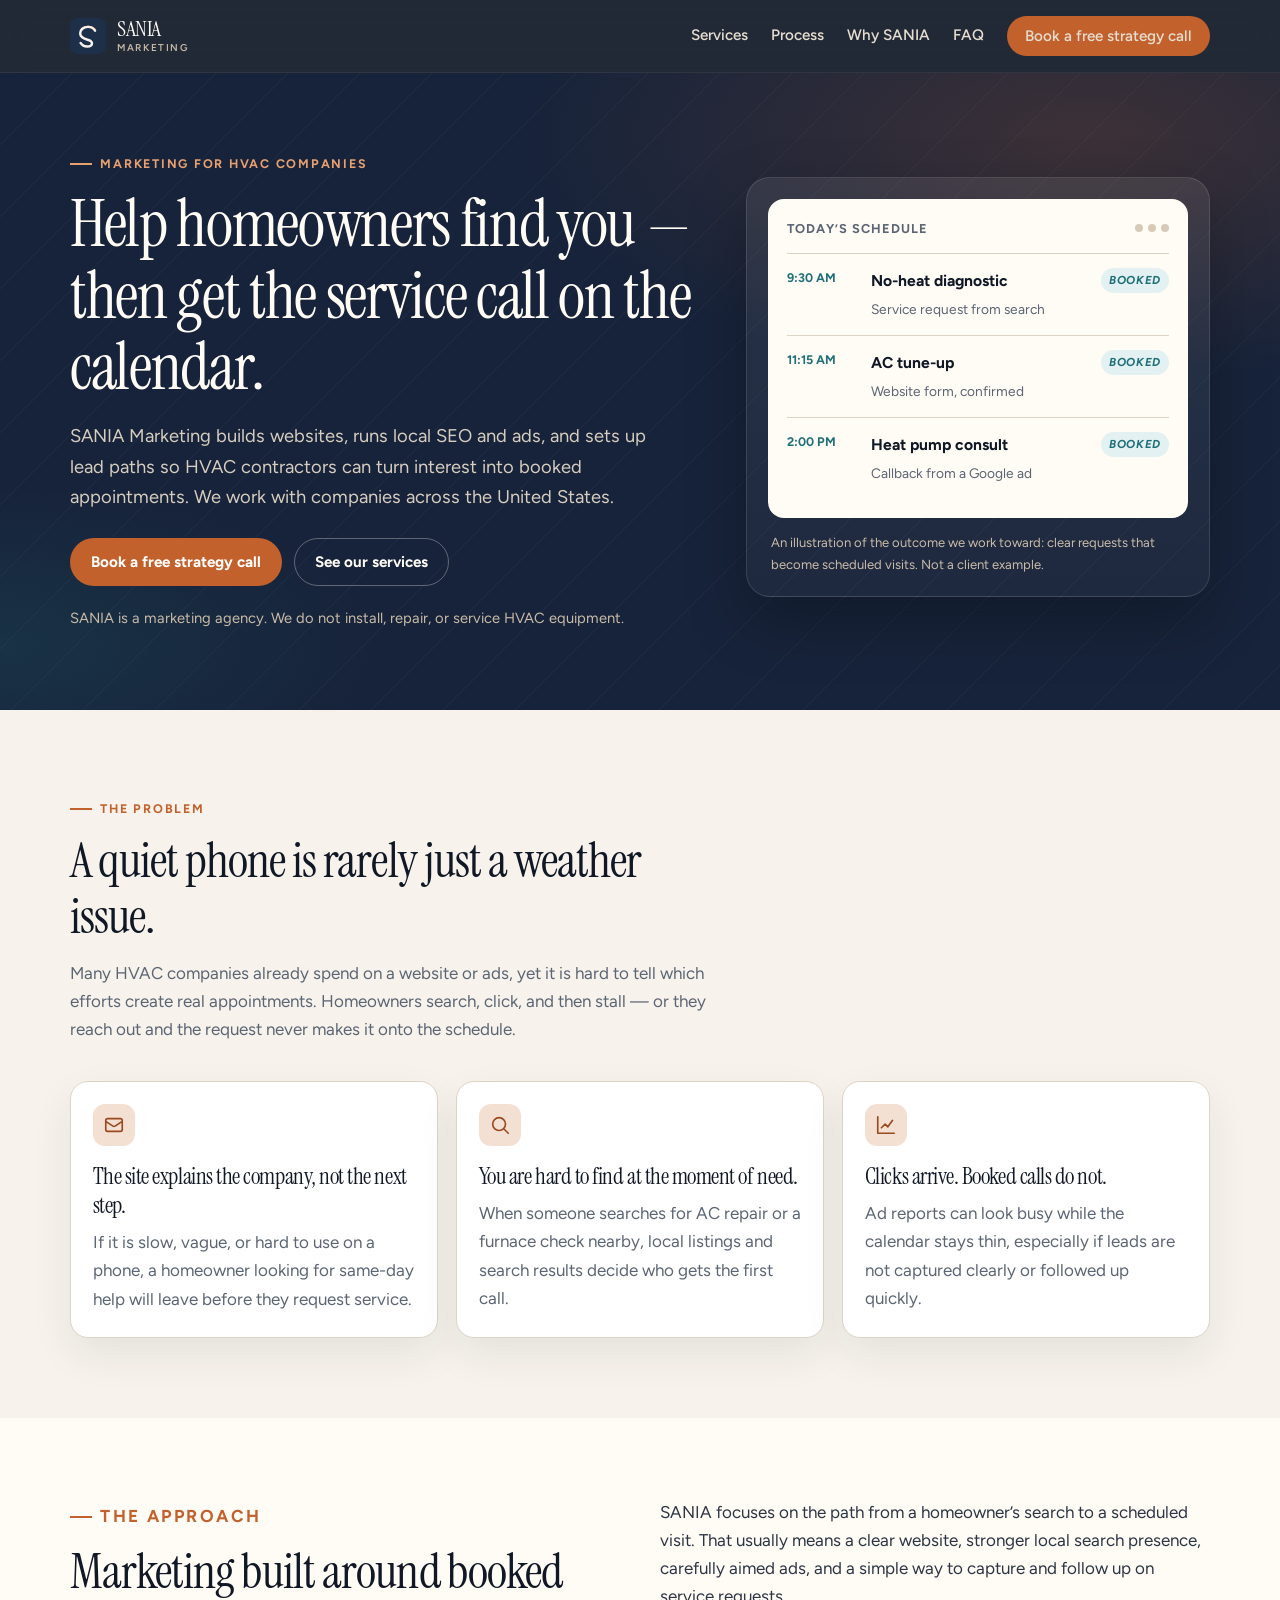
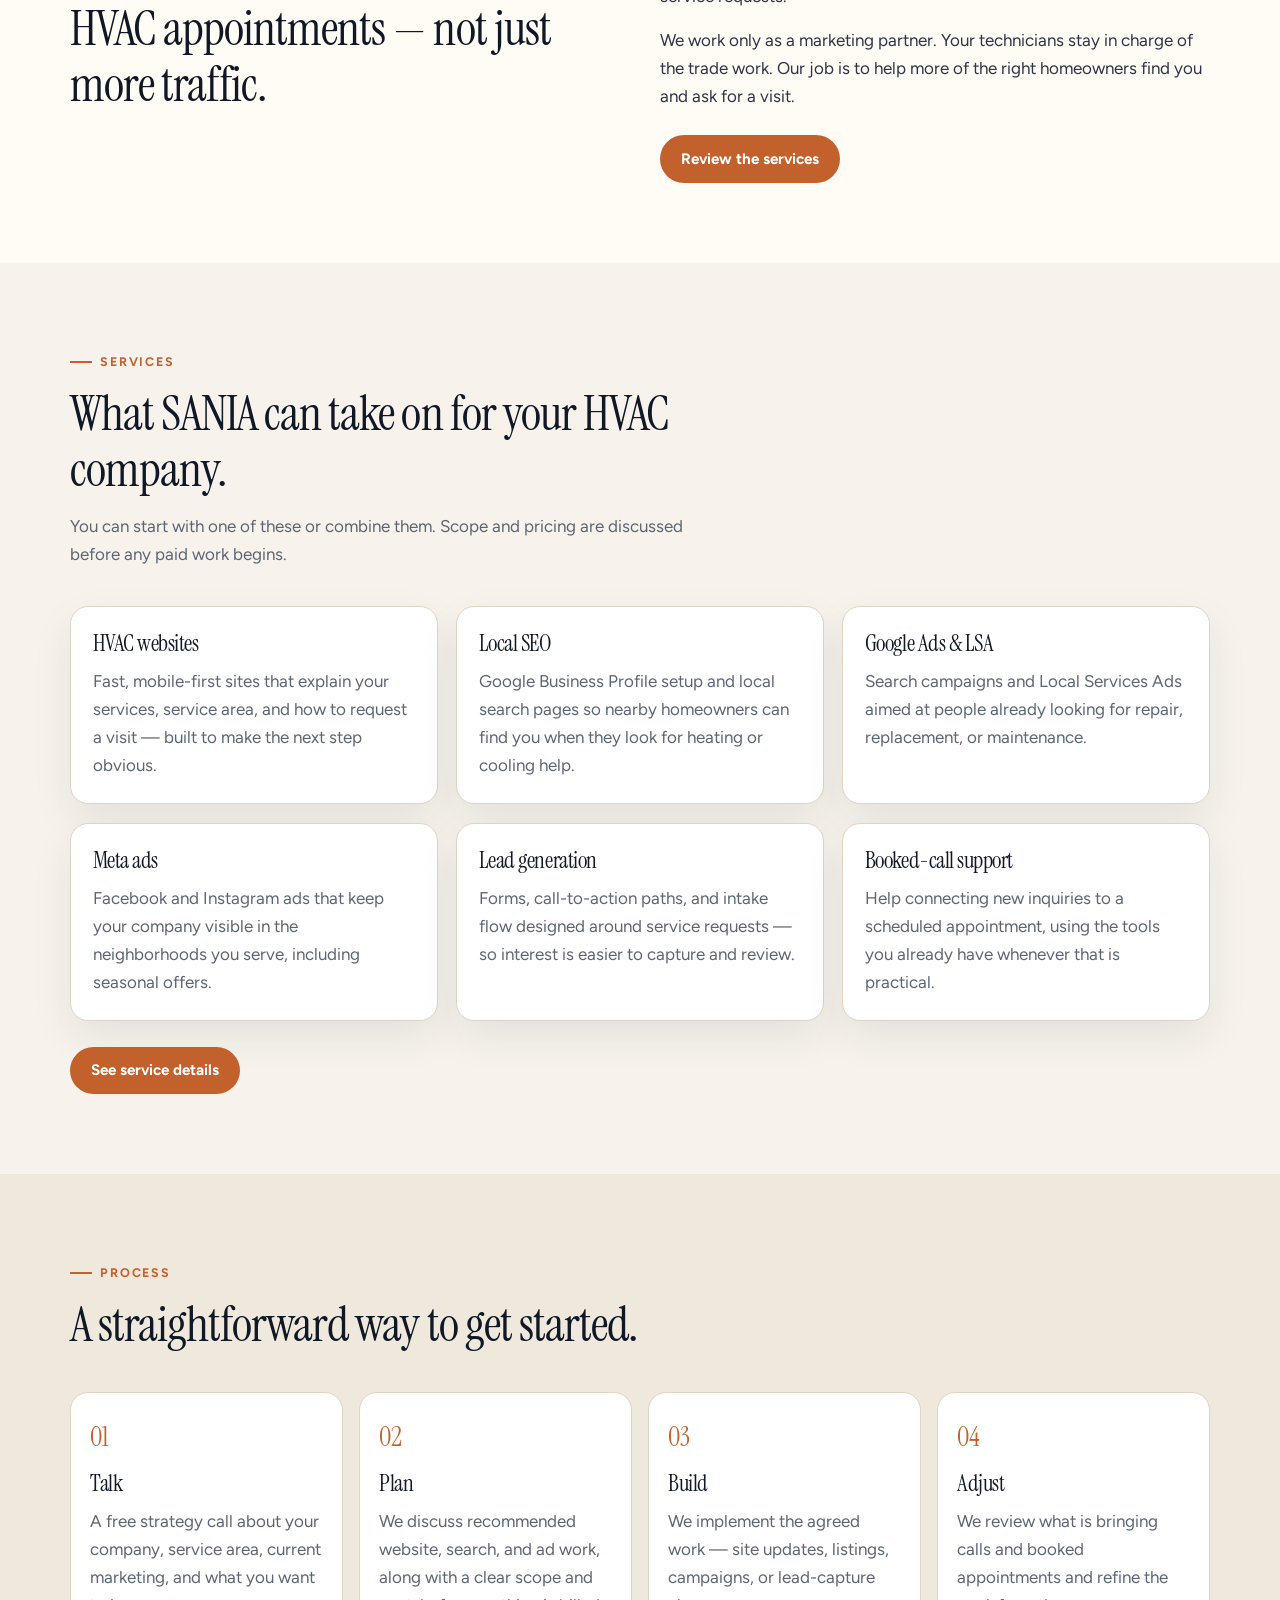
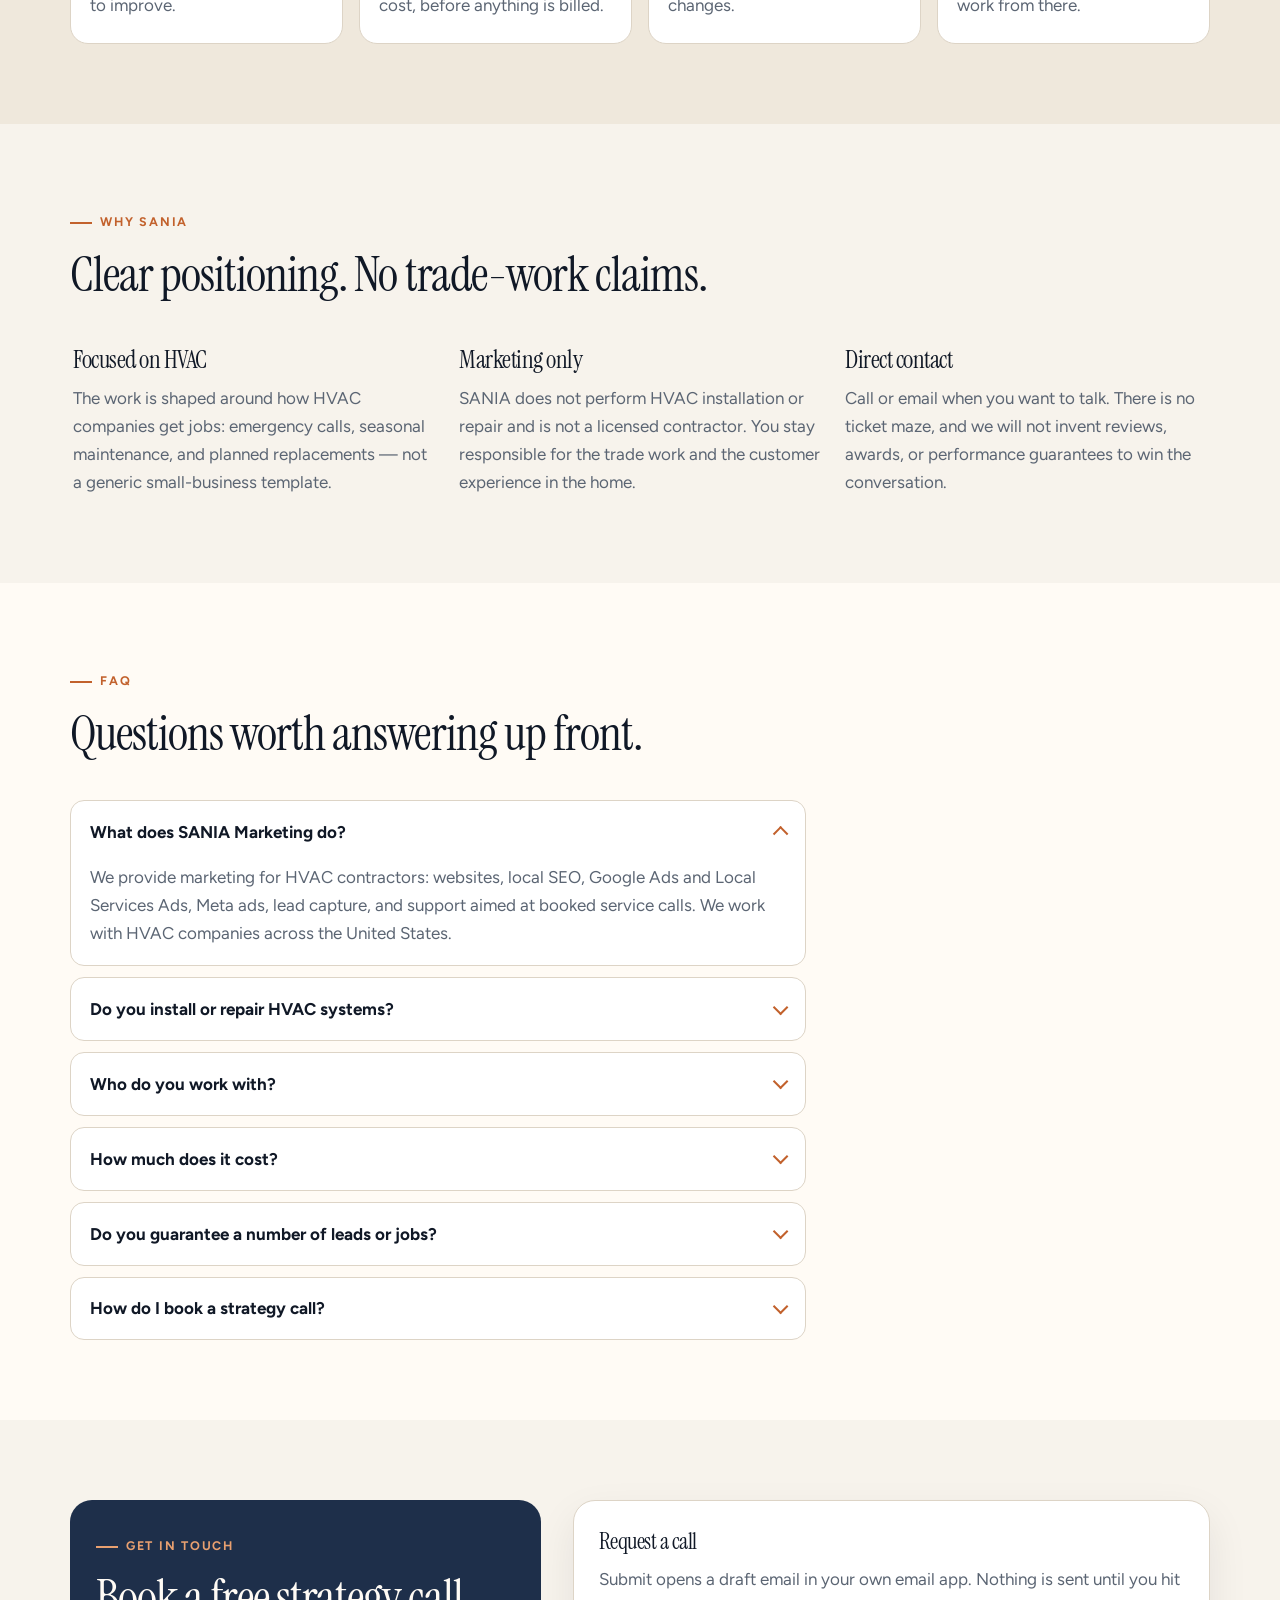
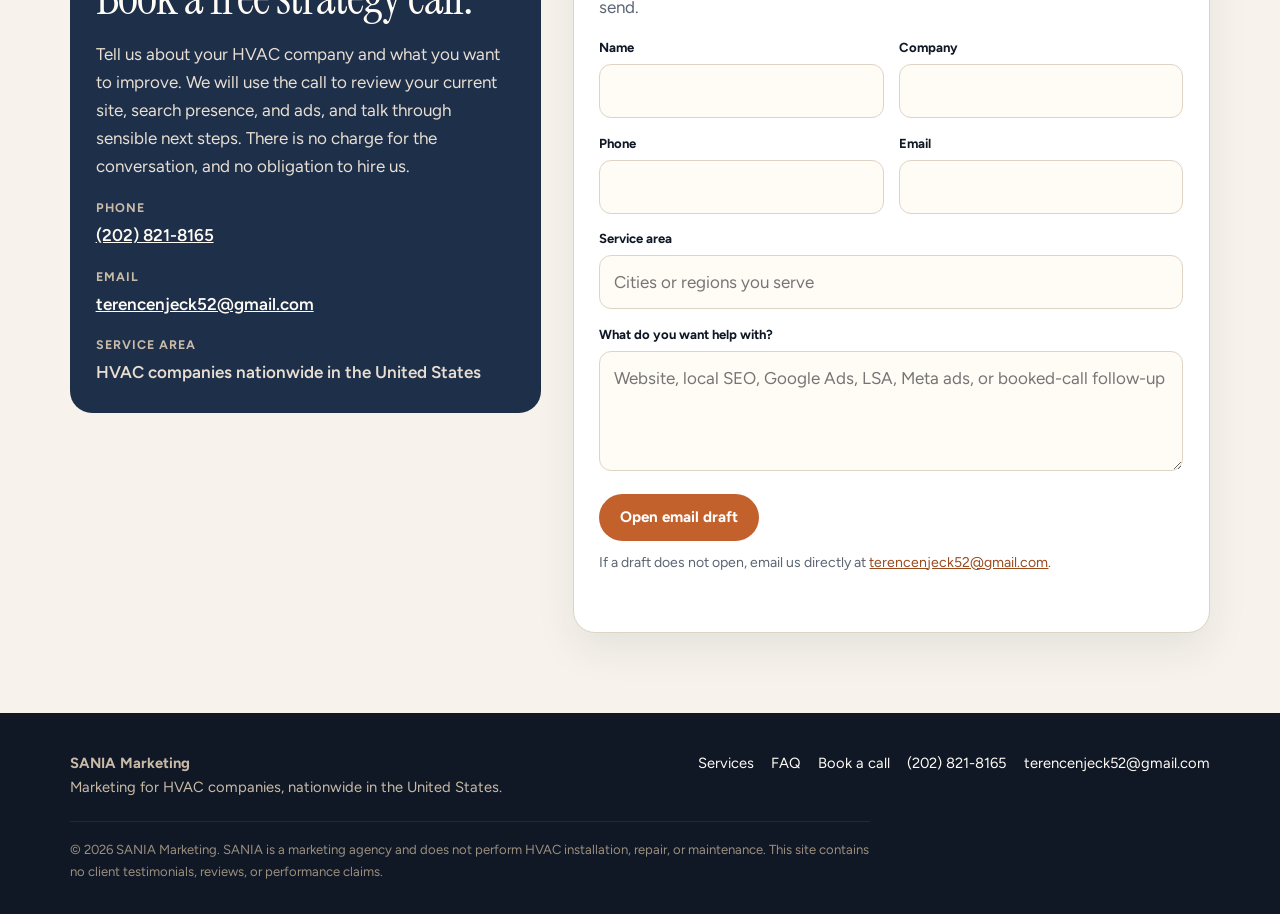
==== index.html @ 4f992be1 "Add SANIA Marketing website: homepage, styles, scripts, and favicon" ====
<!DOCTYPE html>
<html lang="en">
<head>
  <meta charset="utf-8">
  <meta name="viewport" content="width=device-width, initial-scale=1">
  <title>SANIA Marketing | Websites, SEO &amp; Ads for HVAC Companies</title>
  <meta name="description" content="SANIA Marketing helps HVAC companies get found by homeowners and turn interest into booked service calls. Websites, local SEO, Google Ads, Local Services Ads, and Meta ads. We do marketing, not HVAC work.">
  <link rel="canonical" href="https://terencengoh.github.io/sania-marketing/">
  <meta name="theme-color" content="#17233A">
  <meta property="og:type" content="website">
  <meta property="og:title" content="SANIA Marketing | Websites, SEO &amp; Ads for HVAC Companies">
  <meta property="og:description" content="Marketing for HVAC contractors: websites, local SEO, Google and Meta ads, and lead systems built around booked calls.">
  <meta property="og:url" content="https://terencengoh.github.io/sania-marketing/">
  <meta property="og:image" content="https://terencengoh.github.io/sania-marketing/og-image.png">
  <meta name="twitter:card" content="summary_large_image">
  <meta name="twitter:title" content="SANIA Marketing | Websites, SEO &amp; Ads for HVAC Companies">
  <meta name="twitter:description" content="Marketing for HVAC contractors: websites, local SEO, Google and Meta ads, and lead systems built around booked calls.">
  <meta name="twitter:image" content="https://terencengoh.github.io/sania-marketing/og-image.png">
  <link rel="icon" type="image/svg+xml" href="favicon.svg">
  <link rel="preconnect" href="https://fonts.googleapis.com">
  <link rel="preconnect" href="https://fonts.gstatic.com" crossorigin>
  <link href="https://fonts.googleapis.com/css2?family=Figtree:ital,wght@0,400;0,500;0,600;0,700;1,400&amp;family=Instrument+Serif:ital@0;1&amp;display=swap" rel="stylesheet">
  <link rel="stylesheet" href="styles.css">
  <script type="application/ld+json">
  {
    "@context": "https://schema.org",
    "@graph": [
      {
        "@type": "ProfessionalService",
        "@id": "https://terencengoh.github.io/sania-marketing/#business",
        "name": "SANIA Marketing",
        "url": "https://terencengoh.github.io/sania-marketing/",
        "email": "terencenjeck52@gmail.com",
        "telephone": "+1-202-821-8165",
        "description": "SANIA Marketing is a marketing agency for HVAC contractors. Services include websites, local SEO, Google Ads, Local Services Ads, Meta ads, lead generation, and support for booked service calls. SANIA does not perform HVAC installation or repair.",
        "areaServed": { "@type": "Country", "name": "United States" },
        "serviceType": [
          "Website design for HVAC companies",
          "Local SEO",
          "Google Ads",
          "Google Local Services Ads",
          "Meta ads",
          "Lead generation"
        ],
        "knowsAbout": "Marketing for HVAC contractors"
      },
      {
        "@type": "WebSite",
        "name": "SANIA Marketing",
        "url": "https://terencengoh.github.io/sania-marketing/"
      }
    ]
  }
  </script>
</head>
<body>
  <a class="skip-link" href="#main">Skip to content</a>
  <header class="site-header">
    <div class="wrap header-inner">
      <a class="logo" href="index.html" aria-label="SANIA Marketing home">
        <svg xmlns="http://www.w3.org/2000/svg" viewBox="0 0 64 64" aria-hidden="true" focusable="false">
          <rect width="64" height="64" rx="14" fill="#1E2F4A"/>
          <path d="M20 20c7.5-7 17.5-7 25 0" fill="none" stroke="#C2612C" stroke-width="2.4" stroke-linecap="round"/>
          <path d="M44.5 22.5c-2.6-4.2-7.2-6.7-12.6-6.7-8.2 0-13.8 5.1-13.8 11.4 0 6.3 4.9 9.3 13 11.4 5.4 1.4 8 3.1 8 6.4 0 3.5-3.3 5.8-8.5 5.8-5.4 0-9.3-2.3-11.8-6.5" fill="none" stroke="#F7F3EC" stroke-width="4.3" stroke-linecap="round"/>
        </svg>
        <span class="logo-word">SANIA<span>Marketing</span></span>
      </a>
      <button class="nav-toggle" type="button" aria-expanded="false" aria-controls="site-nav" aria-label="Open menu">
        <span></span><span></span><span></span>
      </button>
      <nav class="site-nav" id="site-nav" aria-label="Primary">
        <a href="services.html">Services</a>
        <a href="#process">Process</a>
        <a href="#why">Why SANIA</a>
        <a href="#faq">FAQ</a>
        <a class="btn btn-primary btn-nav" href="#contact">Book a free strategy call</a>
      </nav>
    </div>
  </header>

  <main id="main">
    <section class="hero">
      <div class="wrap hero-grid">
        <div>
          <p class="eyebrow" style="color:#E8A070">Marketing for HVAC companies</p>
          <h1>Help homeowners find you — then get the service call on the calendar.</h1>
          <p class="lead">SANIA Marketing builds websites, runs local SEO and ads, and sets up lead paths so HVAC contractors can turn interest into booked appointments. We work with companies across the United States.</p>
          <div class="actions">
            <a class="btn btn-primary" href="#contact">Book a free strategy call</a>
            <a class="btn btn-ghost" href="services.html">See our services</a>
          </div>
          <p class="note">SANIA is a marketing agency. We do not install, repair, or service HVAC equipment.</p>
        </div>
        <div class="hero-card" aria-hidden="true">
          <div class="panel">
            <div class="panel-top">
              <span>Today’s schedule</span>
              <span class="dot-row"><i></i><i></i><i></i></span>
            </div>
            <div class="appt">
              <time>9:30 AM</time>
              <div>
                <strong>No-heat diagnostic</strong>
                <span>Service request from search</span>
              </div>
              <em class="status">Booked</em>
            </div>
            <div class="appt">
              <time>11:15 AM</time>
              <div>
                <strong>AC tune-up</strong>
                <span>Website form, confirmed</span>
              </div>
              <em class="status">Booked</em>
            </div>
            <div class="appt">
              <time>2:00 PM</time>
              <div>
                <strong>Heat pump consult</strong>
                <span>Callback from a Google ad</span>
              </div>
              <em class="status">Booked</em>
            </div>
          </div>
          <p class="hero-caption">An illustration of the outcome we work toward: clear requests that become scheduled visits. Not a client example.</p>
        </div>
      </div>
    </section>

    <section class="section" id="problems">
      <div class="wrap">
        <div class="section-head">
          <p class="eyebrow">The problem</p>
          <h2>A quiet phone is rarely just a weather issue.</h2>
          <p class="muted">Many HVAC companies already spend on a website or ads, yet it is hard to tell which efforts create real appointments. Homeowners search, click, and then stall — or they reach out and the request never makes it onto the schedule.</p>
        </div>
        <div class="grid-3">
          <article class="card">
            <div class="icon" aria-hidden="true">
              <svg xmlns="http://www.w3.org/2000/svg" fill="none" viewBox="0 0 24 24" stroke="currentColor" stroke-width="1.8"><path stroke-linecap="round" stroke-linejoin="round" d="M3 8l7.89 5.26a2 2 0 002.22 0L21 8M5 19h14a2 2 0 002-2V7a2 2 0 00-2-2H5a2 2 0 00-2 2v10a2 2 0 002 2z"/></svg>
            </div>
            <h3>The site explains the company, not the next step.</h3>
            <p class="muted">If it is slow, vague, or hard to use on a phone, a homeowner looking for same-day help will leave before they request service.</p>
          </article>
          <article class="card">
            <div class="icon" aria-hidden="true">
              <svg xmlns="http://www.w3.org/2000/svg" fill="none" viewBox="0 0 24 24" stroke="currentColor" stroke-width="1.8"><path stroke-linecap="round" stroke-linejoin="round" d="M21 21l-4.35-4.35M11 18a7 7 0 100-14 7 7 0 000 14z"/></svg>
            </div>
            <h3>You are hard to find at the moment of need.</h3>
            <p class="muted">When someone searches for AC repair or a furnace check nearby, local listings and search results decide who gets the first call.</p>
          </article>
          <article class="card">
            <div class="icon" aria-hidden="true">
              <svg xmlns="http://www.w3.org/2000/svg" fill="none" viewBox="0 0 24 24" stroke="currentColor" stroke-width="1.8"><path stroke-linecap="round" stroke-linejoin="round" d="M3 3v18h18M7 15l4-4 3 3 5-7"/></svg>
            </div>
            <h3>Clicks arrive. Booked calls do not.</h3>
            <p class="muted">Ad reports can look busy while the calendar stays thin, especially if leads are not captured clearly or followed up quickly.</p>
          </article>
        </div>
      </div>
    </section>

    <section class="section bg-cream" id="solution">
      <div class="wrap grid-2">
        <div class="split-copy">
          <p class="eyebrow">The approach</p>
          <h2>Marketing built around booked HVAC appointments — not just more traffic.</h2>
        </div>
        <div>
          <p>SANIA focuses on the path from a homeowner’s search to a scheduled visit. That usually means a clear website, stronger local search presence, carefully aimed ads, and a simple way to capture and follow up on service requests.</p>
          <p>We work only as a marketing partner. Your technicians stay in charge of the trade work. Our job is to help more of the right homeowners find you and ask for a visit.</p>
          <div class="actions">
            <a class="btn btn-primary" href="services.html">Review the services</a>
          </div>
        </div>
      </div>
    </section>

    <section class="section" id="services">
      <div class="wrap">
        <div class="section-head">
          <p class="eyebrow">Services</p>
          <h2>What SANIA can take on for your HVAC company.</h2>
          <p class="muted">You can start with one of these or combine them. Scope and pricing are discussed before any paid work begins.</p>
        </div>
        <div class="services-grid">
          <article class="card">
            <h3>HVAC websites</h3>
            <p class="muted">Fast, mobile-first sites that explain your services, service area, and how to request a visit — built to make the next step obvious.</p>
          </article>
          <article class="card">
            <h3>Local SEO</h3>
            <p class="muted">Google Business Profile setup and local search pages so nearby homeowners can find you when they look for heating or cooling help.</p>
          </article>
          <article class="card">
            <h3>Google Ads &amp; LSA</h3>
            <p class="muted">Search campaigns and Local Services Ads aimed at people already looking for repair, replacement, or maintenance.</p>
          </article>
          <article class="card">
            <h3>Meta ads</h3>
            <p class="muted">Facebook and Instagram ads that keep your company visible in the neighborhoods you serve, including seasonal offers.</p>
          </article>
          <article class="card">
            <h3>Lead generation</h3>
            <p class="muted">Forms, call-to-action paths, and intake flow designed around service requests — so interest is easier to capture and review.</p>
          </article>
          <article class="card">
            <h3>Booked-call support</h3>
            <p class="muted">Help connecting new inquiries to a scheduled appointment, using the tools you already have whenever that is practical.</p>
          </article>
        </div>
        <div class="actions">
          <a class="btn btn-primary" href="services.html">See service details</a>
        </div>
      </div>
    </section>

    <section class="section bg-paper-2" id="process">
      <div class="wrap">
        <div class="section-head">
          <p class="eyebrow">Process</p>
          <h2>A straightforward way to get started.</h2>
        </div>
        <div class="steps">
          <article class="step">
            <h3>Talk</h3>
            <p class="muted">A free strategy call about your company, service area, current marketing, and what you want to improve.</p>
          </article>
          <article class="step">
            <h3>Plan</h3>
            <p class="muted">We discuss recommended website, search, and ad work, along with a clear scope and cost, before anything is billed.</p>
          </article>
          <article class="step">
            <h3>Build</h3>
            <p class="muted">We implement the agreed work — site updates, listings, campaigns, or lead-capture changes.</p>
          </article>
          <article class="step">
            <h3>Adjust</h3>
            <p class="muted">We review what is bringing calls and booked appointments and refine the work from there.</p>
          </article>
        </div>
      </div>
    </section>

    <section class="section" id="why">
      <div class="wrap">
        <div class="section-head">
          <p class="eyebrow">Why SANIA</p>
          <h2>Clear positioning. No trade-work claims.</h2>
        </div>
        <div class="why-grid">
          <article class="why-item">
            <h3>Focused on HVAC</h3>
            <p class="muted">The work is shaped around how HVAC companies get jobs: emergency calls, seasonal maintenance, and planned replacements — not a generic small-business template.</p>
          </article>
          <article class="why-item">
            <h3>Marketing only</h3>
            <p class="muted">SANIA does not perform HVAC installation or repair and is not a licensed contractor. You stay responsible for the trade work and the customer experience in the home.</p>
          </article>
          <article class="why-item">
            <h3>Direct contact</h3>
            <p class="muted">Call or email when you want to talk. There is no ticket maze, and we will not invent reviews, awards, or performance guarantees to win the conversation.</p>
          </article>
        </div>
      </div>
    </section>

    <section class="section bg-cream" id="faq">
      <div class="wrap">
        <div class="section-head">
          <p class="eyebrow">FAQ</p>
          <h2>Questions worth answering up front.</h2>
        </div>
        <div class="faq-list">
          <div class="faq-item" open>
            <button type="button" aria-expanded="true">What does SANIA Marketing do?</button>
            <div class="answer">
              <p>We provide marketing for HVAC contractors: websites, local SEO, Google Ads and Local Services Ads, Meta ads, lead capture, and support aimed at booked service calls. We work with HVAC companies across the United States.</p>
            </div>
          </div>
          <div class="faq-item">
            <button type="button" aria-expanded="false">Do you install or repair HVAC systems?</button>
            <div class="answer">
              <p>No. SANIA is a marketing agency. We help HVAC companies get found and get requests for service. We do not perform trade work and we are not a licensed HVAC contractor.</p>
            </div>
          </div>
          <div class="faq-item">
            <button type="button" aria-expanded="false">Who do you work with?</button>
            <div class="answer">
              <p>HVAC companies in the United States — from single-location shops to operators with several crews. If you are not an HVAC company, this site is probably not the right fit.</p>
            </div>
          </div>
          <div class="faq-item">
            <button type="button" aria-expanded="false">How much does it cost?</button>
            <div class="answer">
              <p>Pricing depends on the work. The strategy call is free. If there is a fit, we will discuss scope and cost before any paid engagement. We do not publish a one-size price because websites, ads, and SEO are not the same project.</p>
            </div>
          </div>
          <div class="faq-item">
            <button type="button" aria-expanded="false">Do you guarantee a number of leads or jobs?</button>
            <div class="answer">
              <p>No. Search rankings, ad costs, and booked jobs depend on many things, including your market, reviews, pricing, and how quickly you respond. We will not invent a guarantee or borrow someone else’s results.</p>
            </div>
          </div>
          <div class="faq-item">
            <button type="button" aria-expanded="false">How do I book a strategy call?</button>
            <div class="answer">
              <p>Call <a href="tel:+12028218165">(202) 821-8165</a>, email <a href="mailto:terencenjeck52@gmail.com">terencenjeck52@gmail.com</a>, or use the form below. The form opens a draft in your email app so you can send it from your own inbox. No third-party signup is required.</p>
            </div>
          </div>
        </div>
      </div>
    </section>

    <section class="section" id="contact">
      <div class="wrap contact-grid">
        <div class="contact-card">
          <p class="eyebrow" style="color:#E8A070">Get in touch</p>
          <h2>Book a free strategy call.</h2>
          <p>Tell us about your HVAC company and what you want to improve. We will use the call to review your current site, search presence, and ads, and talk through sensible next steps. There is no charge for the conversation, and no obligation to hire us.</p>
          <p class="contact-line">
            <span>Phone</span>
            <a href="tel:+12028218165">(202) 821-8165</a>
          </p>
          <p class="contact-line">
            <span>Email</span>
            <a href="mailto:terencenjeck52@gmail.com">terencenjeck52@gmail.com</a>
          </p>
          <p class="contact-line">
            <span>Service area</span>
            HVAC companies nationwide in the United States
          </p>
        </div>
        <form class="form" id="strategy-form" action="mailto:terencenjeck52@gmail.com" method="post" enctype="text/plain">
          <h3>Request a call</h3>
          <p class="muted">Submit opens a draft email in your own email app. Nothing is sent until you hit send.</p>
          <div class="form-row">
            <div class="field">
              <label for="name">Name</label>
              <input id="name" name="name" type="text" autocomplete="name" required>
            </div>
            <div class="field">
              <label for="company">Company</label>
              <input id="company" name="company" type="text" autocomplete="organization">
            </div>
          </div>
          <div class="form-row">
            <div class="field">
              <label for="phone">Phone</label>
              <input id="phone" name="phone" type="tel" autocomplete="tel">
            </div>
            <div class="field">
              <label for="email">Email</label>
              <input id="email" name="email" type="email" autocomplete="email" required>
            </div>
          </div>
          <div class="field">
            <label for="area">Service area</label>
            <input id="area" name="area" type="text" placeholder="Cities or regions you serve">
          </div>
          <div class="field">
            <label for="help">What do you want help with?</label>
            <textarea id="help" name="help" placeholder="Website, local SEO, Google Ads, LSA, Meta ads, or booked-call follow-up"></textarea>
          </div>
          <button class="btn btn-primary" type="submit">Open email draft</button>
          <p class="form-note">If a draft does not open, email us directly at <a href="mailto:terencenjeck52@gmail.com">terencenjeck52@gmail.com</a>.</p>
          <p class="form-status" id="form-status" role="status" aria-live="polite"></p>
        </form>
      </div>
    </section>
  </main>

  <footer class="site-footer">
    <div class="wrap">
      <div class="footer-inner">
        <div>
          <strong>SANIA Marketing</strong>
          <p>Marketing for HVAC companies, nationwide in the United States.</p>
        </div>
        <nav class="footer-links" aria-label="Footer">
          <a href="services.html">Services</a>
          <a href="#faq">FAQ</a>
          <a href="#contact">Book a call</a>
          <a href="tel:+12028218165">(202) 821-8165</a>
          <a href="mailto:terencenjeck52@gmail.com">terencenjeck52@gmail.com</a>
        </nav>
      </div>
      <p class="fine-print">&copy; <span id="year"></span> SANIA Marketing. SANIA is a marketing agency and does not perform HVAC installation, repair, or maintenance. This site contains no client testimonials, reviews, or performance claims.</p>
    </div>
  </footer>
  <script src="script.js"></script>
</body>
</html>
---- styles.css ----
:root {
  --ink: #101826;
  --navy: #17233A;
  --navy-2: #1E2F4A;
  --navy-3: #243850;
  --paper: #F7F3EC;
  --paper-2: #EFE8DC;
  --cream: #FFFBF5;
  --copper: #C2612C;
  --copper-dark: #9A4A1F;
  --copper-soft: #F3E0D2;
  --teal: #1F6F78;
  --text: #2C3544;
  --muted: #5B6573;
  --line: #DDD4C6;
  --white: #FFFFFF;
  --shadow: 0 16px 40px rgba(16, 24, 38, 0.08);
  --radius: 18px;
  --header-h: 4.5rem;
  --serif: "Instrument Serif", "Times New Roman", serif;
  --sans: "Figtree", "Segoe UI", system-ui, sans-serif;
  --max: 1140px;
}

*,
*::before,
*::after {
  box-sizing: border-box;
}

html {
  scroll-behavior: smooth;
}

body {
  margin: 0;
  font-family: var(--sans);
  font-size: 1.0625rem;
  line-height: 1.65;
  color: var(--text);
  background: var(--paper);
  -webkit-font-smoothing: antialiased;
}

img,
svg {
  max-width: 100%;
  display: block;
}

a {
  color: var(--copper-dark);
}

h1,
h2,
h3,
.logo-word {
  font-family: var(--serif);
  font-weight: 400;
  letter-spacing: -0.02em;
  color: var(--ink);
}

h1 {
  font-size: clamp(2.4rem, 5.6vw, 4.15rem);
  line-height: 1.08;
  margin: 0 0 1.15rem;
}

h2 {
  font-size: clamp(2rem, 4vw, 3.05rem);
  line-height: 1.15;
  margin: 0 0 0.85rem;
}

h3 {
  font-size: 1.45rem;
  line-height: 1.25;
  margin: 0 0 0.55rem;
}

p {
  margin: 0 0 1rem;
}

p:last-child {
  margin-bottom: 0;
}

.skip-link {
  position: absolute;
  left: 1rem;
  top: -3rem;
  z-index: 100;
  background: var(--copper);
  color: var(--white);
  padding: 0.55rem 0.9rem;
  border-radius: 8px;
  text-decoration: none;
  font-weight: 600;
}

.skip-link:focus {
  top: 0.75rem;
}

.wrap {
  width: min(calc(100% - 2rem), var(--max));
  margin-inline: auto;
}

.eyebrow {
  display: inline-flex;
  align-items: center;
  gap: 0.5rem;
  font-size: 0.78rem;
  font-weight: 700;
  letter-spacing: 0.14em;
  text-transform: uppercase;
  color: var(--copper);
  margin-bottom: 0.85rem;
}

.eyebrow::before {
  content: "";
  width: 1.4rem;
  height: 2px;
  background: currentColor;
}

.muted {
  color: var(--muted);
}

/* Header */
.site-header {
  position: sticky;
  top: 0;
  z-index: 50;
  background: rgba(16, 24, 38, 0.92);
  backdrop-filter: blur(14px);
  border-bottom: 1px solid rgba(255, 255, 255, 0.06);
}

.header-inner {
  display: flex;
  align-items: center;
  justify-content: space-between;
  min-height: var(--header-h);
  gap: 1rem;
}

.logo {
  display: flex;
  align-items: center;
  gap: 0.7rem;
  text-decoration: none;
  color: var(--cream);
}

.logo svg {
  width: 36px;
  height: 36px;
  flex-shrink: 0;
}

.logo-word {
  font-size: 1.35rem;
  color: var(--cream);
  line-height: 1;
}

.logo-word span {
  display: block;
  font-family: var(--sans);
  font-size: 0.62rem;
  font-weight: 600;
  letter-spacing: 0.16em;
  text-transform: uppercase;
  color: #c9bba8;
  margin-top: 0.18rem;
}

.nav-toggle {
  display: none;
  background: transparent;
  border: 1px solid rgba(255, 255, 255, 0.2);
  color: var(--cream);
  border-radius: 10px;
  width: 2.6rem;
  height: 2.6rem;
  cursor: pointer;
}

.nav-toggle span {
  display: block;
  width: 1.05rem;
  height: 2px;
  background: currentColor;
  margin: 5px auto;
}

.site-nav {
  display: flex;
  align-items: center;
  gap: 1.45rem;
}

.site-nav a {
  color: #e6ddd0;
  text-decoration: none;
  font-weight: 550;
  font-size: 0.95rem;
}

.site-nav a:hover,
.site-nav a:focus-visible {
  color: var(--white);
}

.btn {
  display: inline-flex;
  align-items: center;
  justify-content: center;
  gap: 0.45rem;
  padding: 0.85rem 1.25rem;
  border-radius: 999px;
  font-weight: 700;
  font-size: 0.95rem;
  text-decoration: none;
  border: 1px solid transparent;
  cursor: pointer;
  font-family: inherit;
  line-height: 1.2;
  transition: background 0.18s ease, color 0.18s ease, border-color 0.18s ease, transform 0.18s ease;
}

.btn:focus-visible,
a:focus-visible,
button:focus-visible,
input:focus-visible,
select:focus-visible,
textarea:focus-visible {
  outline: 3px solid #e8a070;
  outline-offset: 3px;
}

.btn-primary {
  background: var(--copper);
  color: var(--white);
}

.btn-primary:hover {
  background: var(--copper-dark);
}

.btn-ghost {
  background: transparent;
  color: var(--cream);
  border-color: rgba(247, 243, 236, 0.32);
}

.btn-ghost:hover {
  background: rgba(255, 255, 255, 0.08);
}

.btn-light {
  background: var(--cream);
  color: var(--navy);
}

.btn-light:hover {
  background: var(--white);
}

.btn-nav {
  padding: 0.62rem 1.05rem;
  color: var(--white);
}

.actions {
  display: flex;
  flex-wrap: wrap;
  gap: 0.75rem;
  margin-top: 1.6rem;
}

/* Hero */
.hero {
  position: relative;
  background:
    radial-gradient(ellipse 80% 70% at 85% 10%, rgba(194, 97, 44, 0.22), transparent 55%),
    radial-gradient(ellipse 60% 50% at 0% 90%, rgba(31, 111, 120, 0.2), transparent 50%),
    var(--navy);
  color: #f3ebe1;
  overflow: hidden;
  padding: 4.5rem 0 5rem;
}

.hero::before {
  content: "";
  position: absolute;
  inset: 0;
  background-image: url("data:image/svg+xml,%3Csvg xmlns='http://www.w3.org/2000/svg' width='72' height='72'%3E%3Cpath d='M0 72L72 0' stroke='%23ffffff' stroke-opacity='0.04'/%3E%3C/svg%3E");
  pointer-events: none;
}

.hero-grid {
  position: relative;
  display: grid;
  grid-template-columns: 1.15fr 0.85fr;
  gap: 3rem;
  align-items: center;
}

.hero h1 {
  color: var(--cream);
}

.hero .lead {
  font-size: 1.15rem;
  color: #d6cdbf;
  max-width: 38rem;
}

.note {
  margin-top: 1.25rem;
  font-size: 0.92rem;
  color: #c9bba8;
}

.hero-card {
  background: linear-gradient(180deg, rgba(255, 251, 245, 0.08), rgba(255, 251, 245, 0.03));
  border: 1px solid rgba(247, 243, 236, 0.12);
  border-radius: 24px;
  padding: 1.3rem;
  box-shadow: 0 24px 60px rgba(0, 0, 0, 0.25);
}

.hero-card .panel {
  background: var(--cream);
  color: var(--text);
  border-radius: 16px;
  padding: 1.15rem 1.2rem;
}

.panel-top {
  display: flex;
  justify-content: space-between;
  align-items: center;
  margin-bottom: 0.9rem;
  font-size: 0.8rem;
  font-weight: 700;
  letter-spacing: 0.08em;
  text-transform: uppercase;
  color: var(--muted);
}

.dot-row {
  display: flex;
  gap: 0.3rem;
}

.dot-row i {
  width: 8px;
  height: 8px;
  border-radius: 50%;
  background: #d7cbb8;
  display: block;
}

.appt {
  display: flex;
  gap: 0.85rem;
  align-items: flex-start;
  padding: 0.85rem 0;
  border-top: 1px solid var(--line);
}

.appt:first-of-type {
  border-top: 0;
  padding-top: 0;
}

.appt time {
  flex: 0 0 4.4rem;
  font-size: 0.78rem;
  font-weight: 700;
  color: var(--teal);
}

.appt strong {
  display: block;
  font-size: 0.98rem;
  color: var(--ink);
}

.appt span {
  font-size: 0.86rem;
  color: var(--muted);
}

.status {
  margin-left: auto;
  font-size: 0.72rem;
  font-weight: 700;
  letter-spacing: 0.06em;
  text-transform: uppercase;
  color: var(--teal);
  background: #e4f1f2;
  padding: 0.2rem 0.5rem;
  border-radius: 999px;
  white-space: nowrap;
}

.hero-caption {
  margin: 0.9rem 0.2rem 0;
  font-size: 0.82rem;
  color: #c9bba8;
}

/* Sections */
.section {
  padding: 5rem 0;
}

.section-tight {
  padding: 3.5rem 0;
}

.section-head {
  max-width: 40rem;
  margin-bottom: 2.4rem;
}

.bg-cream {
  background: var(--cream);
}

.bg-paper-2 {
  background: var(--paper-2);
}

.bg-navy {
  background: var(--navy);
  color: #e8dfd2;
}

.bg-navy h2,
.bg-navy h3 {
  color: var(--cream);
}

.grid-3,
.grid-2,
.services-grid,
.why-grid {
  display: grid;
  gap: 1.15rem;
}

.grid-3,
.services-grid,
.why-grid {
  grid-template-columns: repeat(3, 1fr);
}

.grid-2 {
  grid-template-columns: 1fr 1fr;
  gap: 2.5rem;
  align-items: start;
}

.card {
  background: var(--white);
  border: 1px solid var(--line);
  border-radius: var(--radius);
  padding: 1.4rem 1.35rem 1.5rem;
  box-shadow: var(--shadow);
}

.card .icon {
  width: 42px;
  height: 42px;
  border-radius: 12px;
  background: var(--copper-soft);
  color: var(--copper-dark);
  display: grid;
  place-items: center;
  margin-bottom: 0.95rem;
}

.card .icon svg {
  width: 22px;
  height: 22px;
}

.split-copy p {
  font-size: 1.08rem;
}

/* Process */
.steps {
  display: grid;
  grid-template-columns: repeat(4, 1fr);
  gap: 1rem;
  counter-reset: step;
}

.step {
  position: relative;
  background: var(--white);
  border-radius: var(--radius);
  padding: 1.4rem 1.2rem 1.5rem;
  border: 1px solid var(--line);
}

.step::before {
  counter-increment: step;
  content: "0" counter(step);
  display: block;
  font-family: var(--serif);
  font-size: 1.7rem;
  color: var(--copper);
  margin-bottom: 0.55rem;
}

/* Why */
.why-item {
  padding: 0.2rem 0.2rem 0.4rem;
}

.why-item h3 {
  font-size: 1.55rem;
}

/* FAQ */
.faq-list {
  display: grid;
  gap: 0.7rem;
  max-width: 46rem;
}

.faq-item {
  background: var(--white);
  border: 1px solid var(--line);
  border-radius: 14px;
  overflow: hidden;
}

.faq-item button {
  width: 100%;
  text-align: left;
  background: transparent;
  border: 0;
  padding: 1.05rem 1.2rem;
  font: inherit;
  font-weight: 700;
  color: var(--ink);
  cursor: pointer;
  display: flex;
  justify-content: space-between;
  gap: 1rem;
  align-items: center;
}

.faq-item button::after {
  content: "";
  width: 0.7rem;
  height: 0.7rem;
  border-right: 2px solid var(--copper);
  border-bottom: 2px solid var(--copper);
  transform: rotate(45deg);
  transition: transform 0.2s ease;
  flex-shrink: 0;
  margin-top: -4px;
}

.faq-item[open] button::after {
  transform: rotate(225deg);
  margin-top: 4px;
}

.faq-item .answer {
  display: none;
  padding: 0 1.2rem 1.15rem;
  color: var(--muted);
}

.faq-item[open] .answer {
  display: block;
}

/* Contact */
.contact-grid {
  display: grid;
  grid-template-columns: 0.85fr 1.15fr;
  gap: 2rem;
  align-items: start;
}

.contact-card {
  background: var(--navy-2);
  color: #e8dfd2;
  border-radius: 22px;
  padding: 1.7rem 1.6rem;
}

.contact-card h2 {
  color: var(--cream);
}

.contact-card a {
  color: var(--cream);
}

.contact-line {
  display: flex;
  flex-direction: column;
  gap: 0.15rem;
  margin: 1.1rem 0;
  font-weight: 600;
}

.contact-line span {
  font-size: 0.78rem;
  letter-spacing: 0.08em;
  text-transform: uppercase;
  color: #c9bba8;
  font-weight: 700;
}

.form {
  background: var(--white);
  border-radius: 22px;
  padding: 1.6rem;
  border: 1px solid var(--line);
  box-shadow: var(--shadow);
}

.form-row {
  display: grid;
  grid-template-columns: 1fr 1fr;
  gap: 0.9rem;
}

.field {
  margin-bottom: 0.9rem;
}

.field label {
  display: block;
  font-size: 0.82rem;
  font-weight: 700;
  margin-bottom: 0.35rem;
  color: var(--ink);
}

.field input,
.field select,
.field textarea {
  width: 100%;
  font: inherit;
  padding: 0.75rem 0.85rem;
  border-radius: 12px;
  border: 1px solid var(--line);
  background: var(--cream);
  color: var(--text);
}

.field textarea {
  min-height: 7.5rem;
  resize: vertical;
}

.form-note {
  font-size: 0.88rem;
  color: var(--muted);
  margin: 0.6rem 0 0;
}

.form-status {
  margin-top: 0.75rem;
  font-weight: 600;
  color: var(--teal);
  min-height: 1.2em;
}

/* Footer */
.site-footer {
  background: var(--ink);
  color: #c9bba8;
  padding: 2.4rem 0 2rem;
  font-size: 0.92rem;
}

.footer-inner {
  display: flex;
  justify-content: space-between;
  gap: 1.5rem;
  flex-wrap: wrap;
  align-items: flex-start;
}

.site-footer a {
  color: var(--cream);
  text-decoration: none;
}

.site-footer a:hover {
  text-decoration: underline;
}

.footer-links {
  display: flex;
  gap: 1.1rem;
  flex-wrap: wrap;
}

.fine-print {
  margin-top: 1.3rem;
  padding-top: 1.1rem;
  border-top: 1px solid rgba(255, 255, 255, 0.08);
  font-size: 0.82rem;
  color: #9a8e7d;
  max-width: 50rem;
}

/* Services page */
.page-hero {
  background: var(--navy);
  color: #e8dfd2;
  padding: 3.8rem 0 3.2rem;
}

.page-hero h1 {
  color: var(--cream);
  max-width: 18ch;
}

.service-block {
  display: grid;
  grid-template-columns: 8rem 1fr;
  gap: 1.5rem;
  padding: 2.2rem 0;
  border-bottom: 1px solid var(--line);
}

.service-block:last-of-type {
  border-bottom: 0;
}

.service-kicker {
  font-size: 0.78rem;
  font-weight: 700;
  letter-spacing: 0.12em;
  text-transform: uppercase;
  color: var(--copper);
}

.cta-band {
  background: var(--navy);
  color: #e8dfd2;
  padding: 3.4rem 0;
  text-align: center;
}

.cta-band h2 {
  color: var(--cream);
}

.cta-band .actions {
  justify-content: center;
}

/* 404 */
.notfound {
  min-height: calc(100vh - 12rem);
  display: grid;
  place-items: center;
  text-align: center;
  padding: 4rem 1rem;
}

/* Responsive */
@media (max-width: 900px) {
  .hero-grid,
  .grid-3,
  .services-grid,
  .why-grid,
  .steps,
  .contact-grid,
  .grid-2,
  .service-block {
    grid-template-columns: 1fr;
  }

  .hero {
    padding: 3rem 0 3.4rem;
  }

  .hero-card {
    max-width: 28rem;
  }

  .nav-toggle {
    display: inline-block;
  }

  .site-nav {
    display: none;
    position: absolute;
    left: 0;
    right: 0;
    top: 100%;
    flex-direction: column;
    align-items: stretch;
    gap: 0;
    background: var(--ink);
    padding: 0.6rem 1rem 1.1rem;
    border-bottom: 1px solid rgba(255, 255, 255, 0.08);
  }

  .site-nav.is-open {
    display: flex;
  }

  .site-nav a,
  .site-nav .btn {
    width: 100%;
    justify-content: center;
    padding: 0.85rem 0.5rem;
  }

  .form-row {
    grid-template-columns: 1fr;
  }

  .section {
    padding: 3.4rem 0;
  }
}

@media (prefers-reduced-motion: reduce) {
  html {
    scroll-behavior: auto;
  }

  *,
  *::before,
  *::after {
    transition: none !important;
    animation: none !important;
  }
}
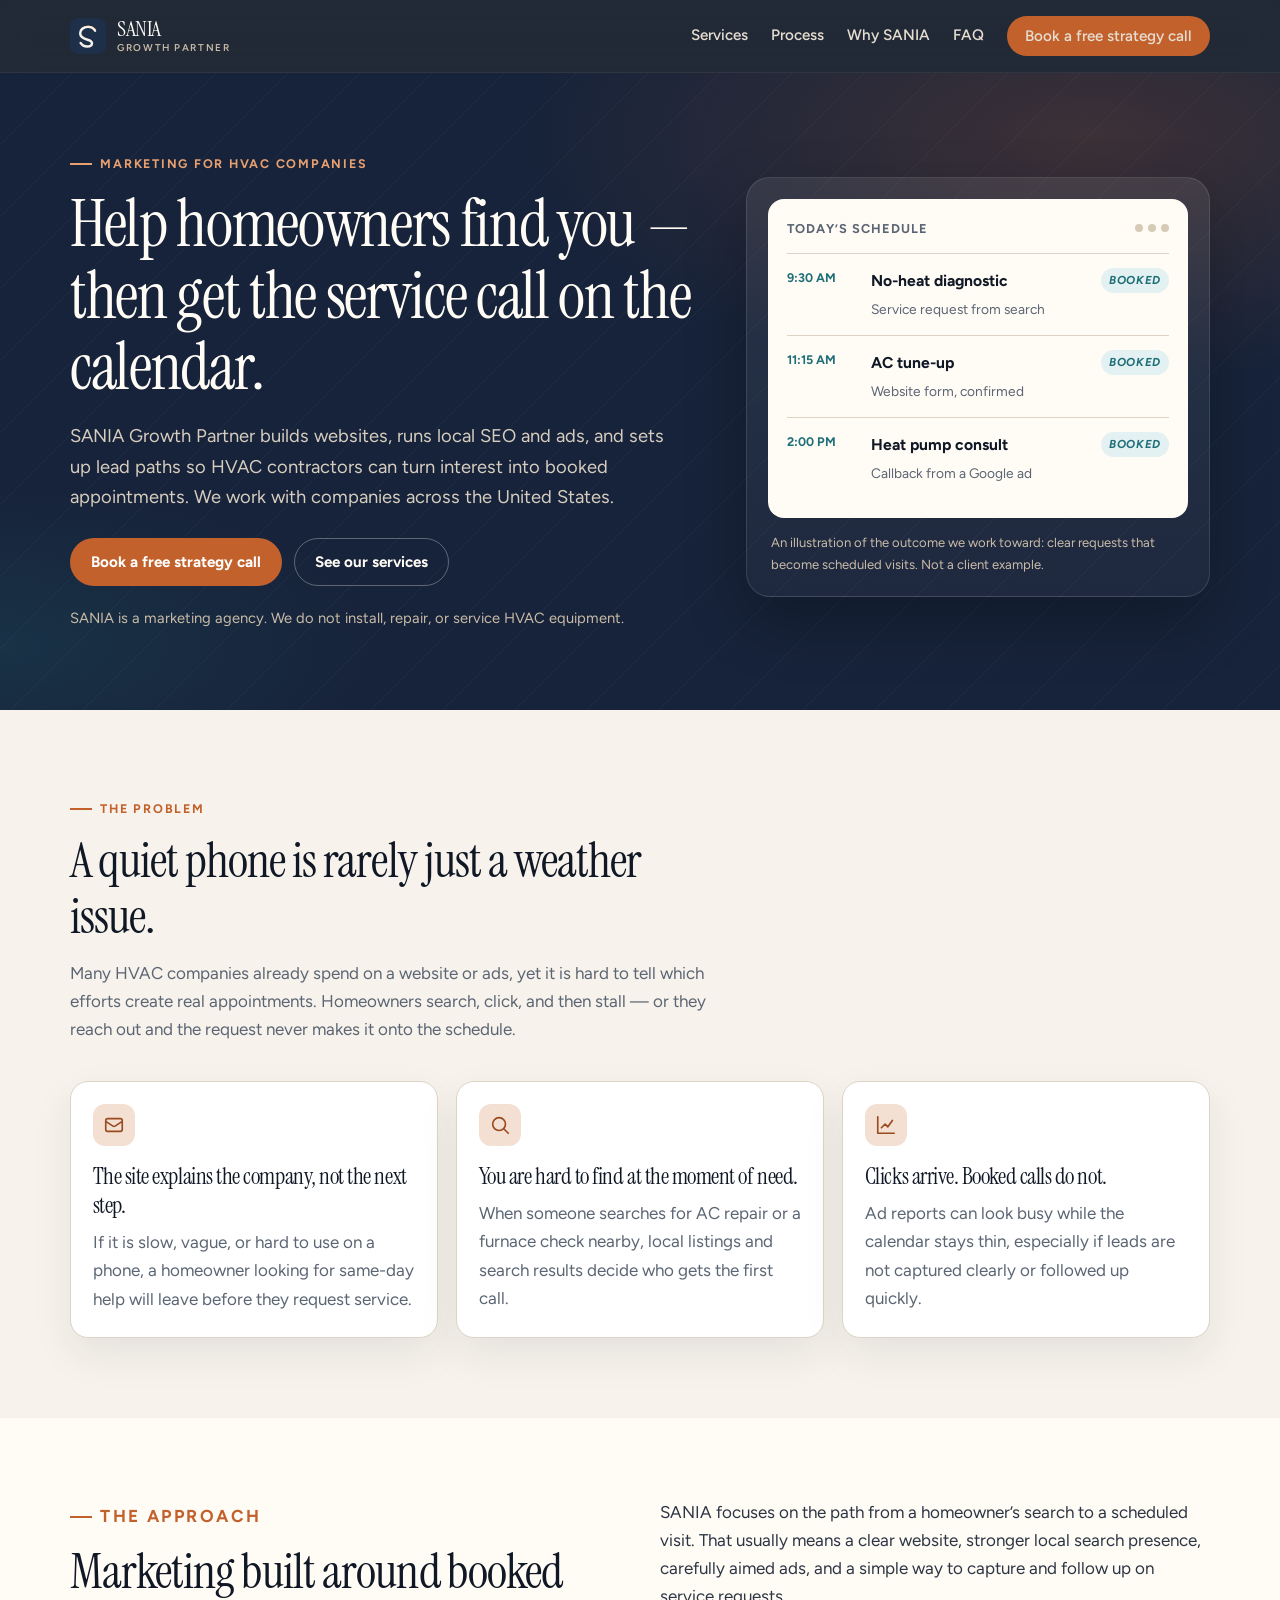
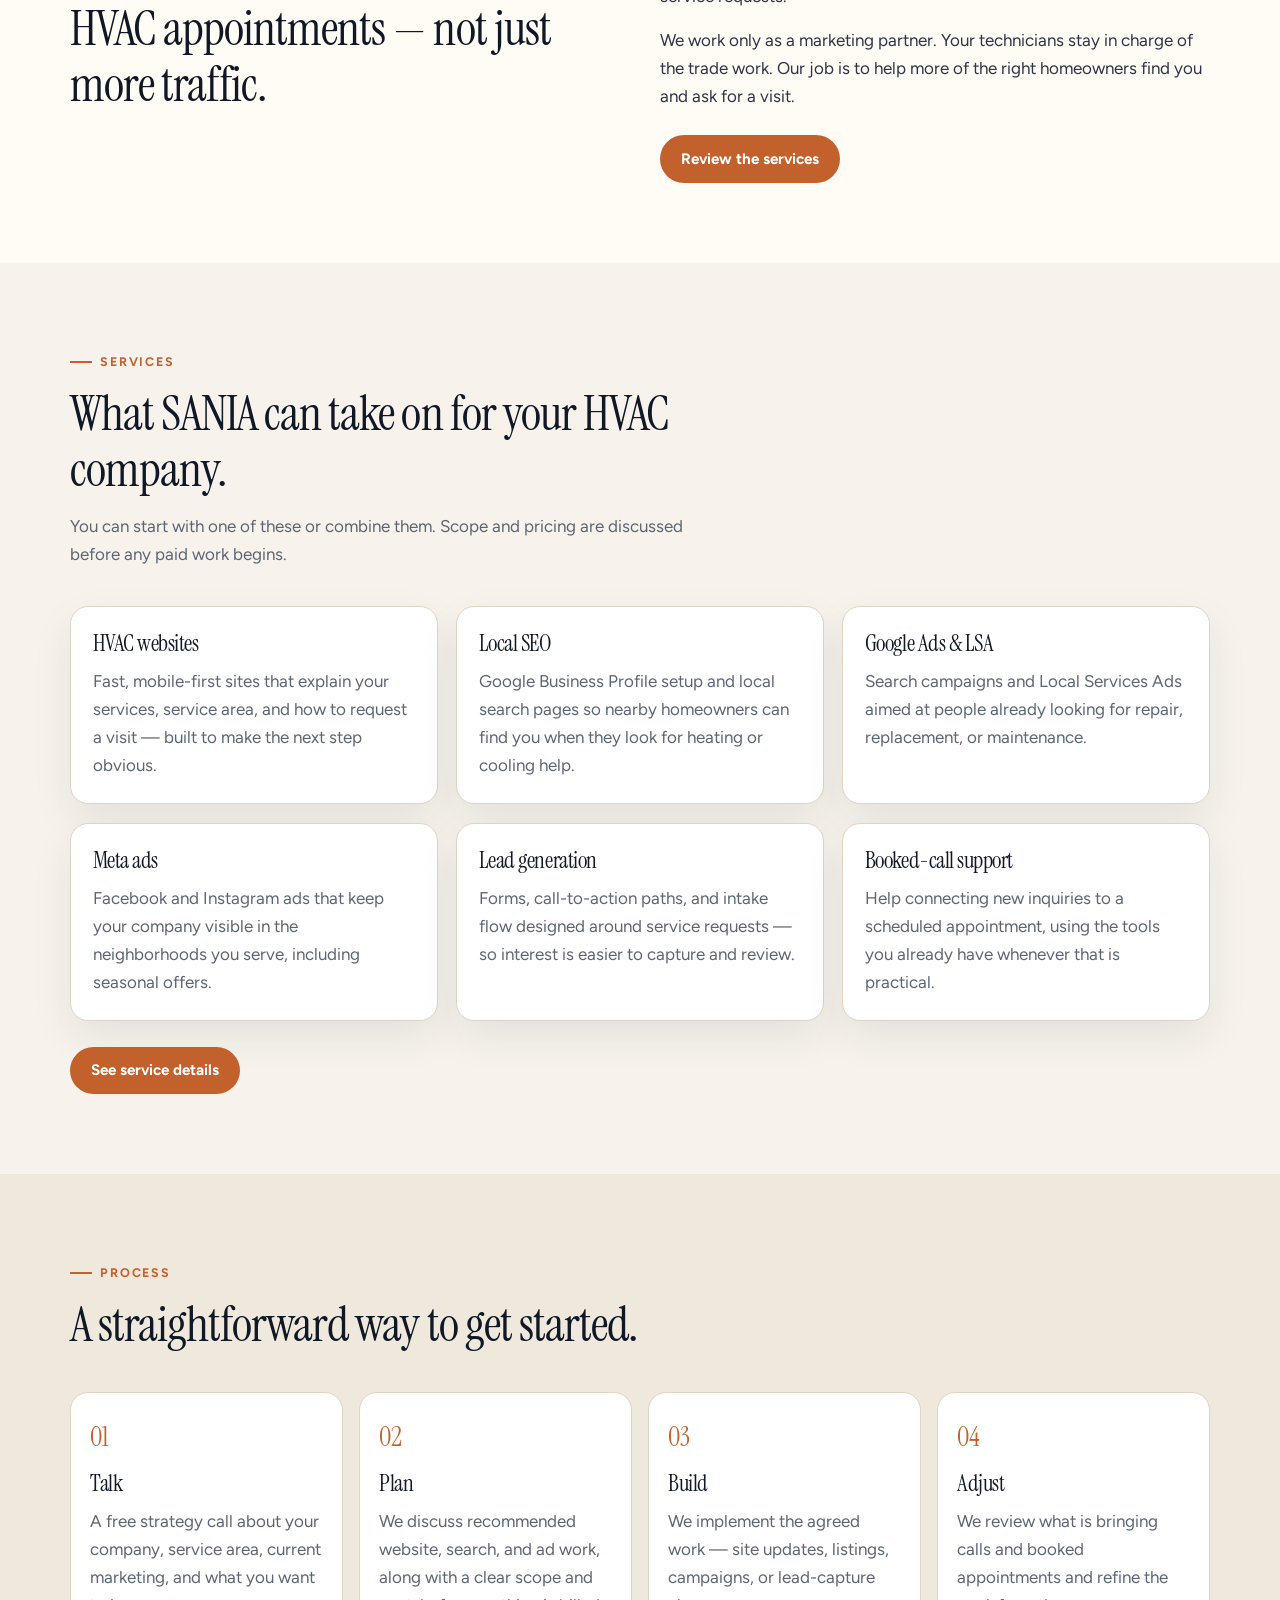
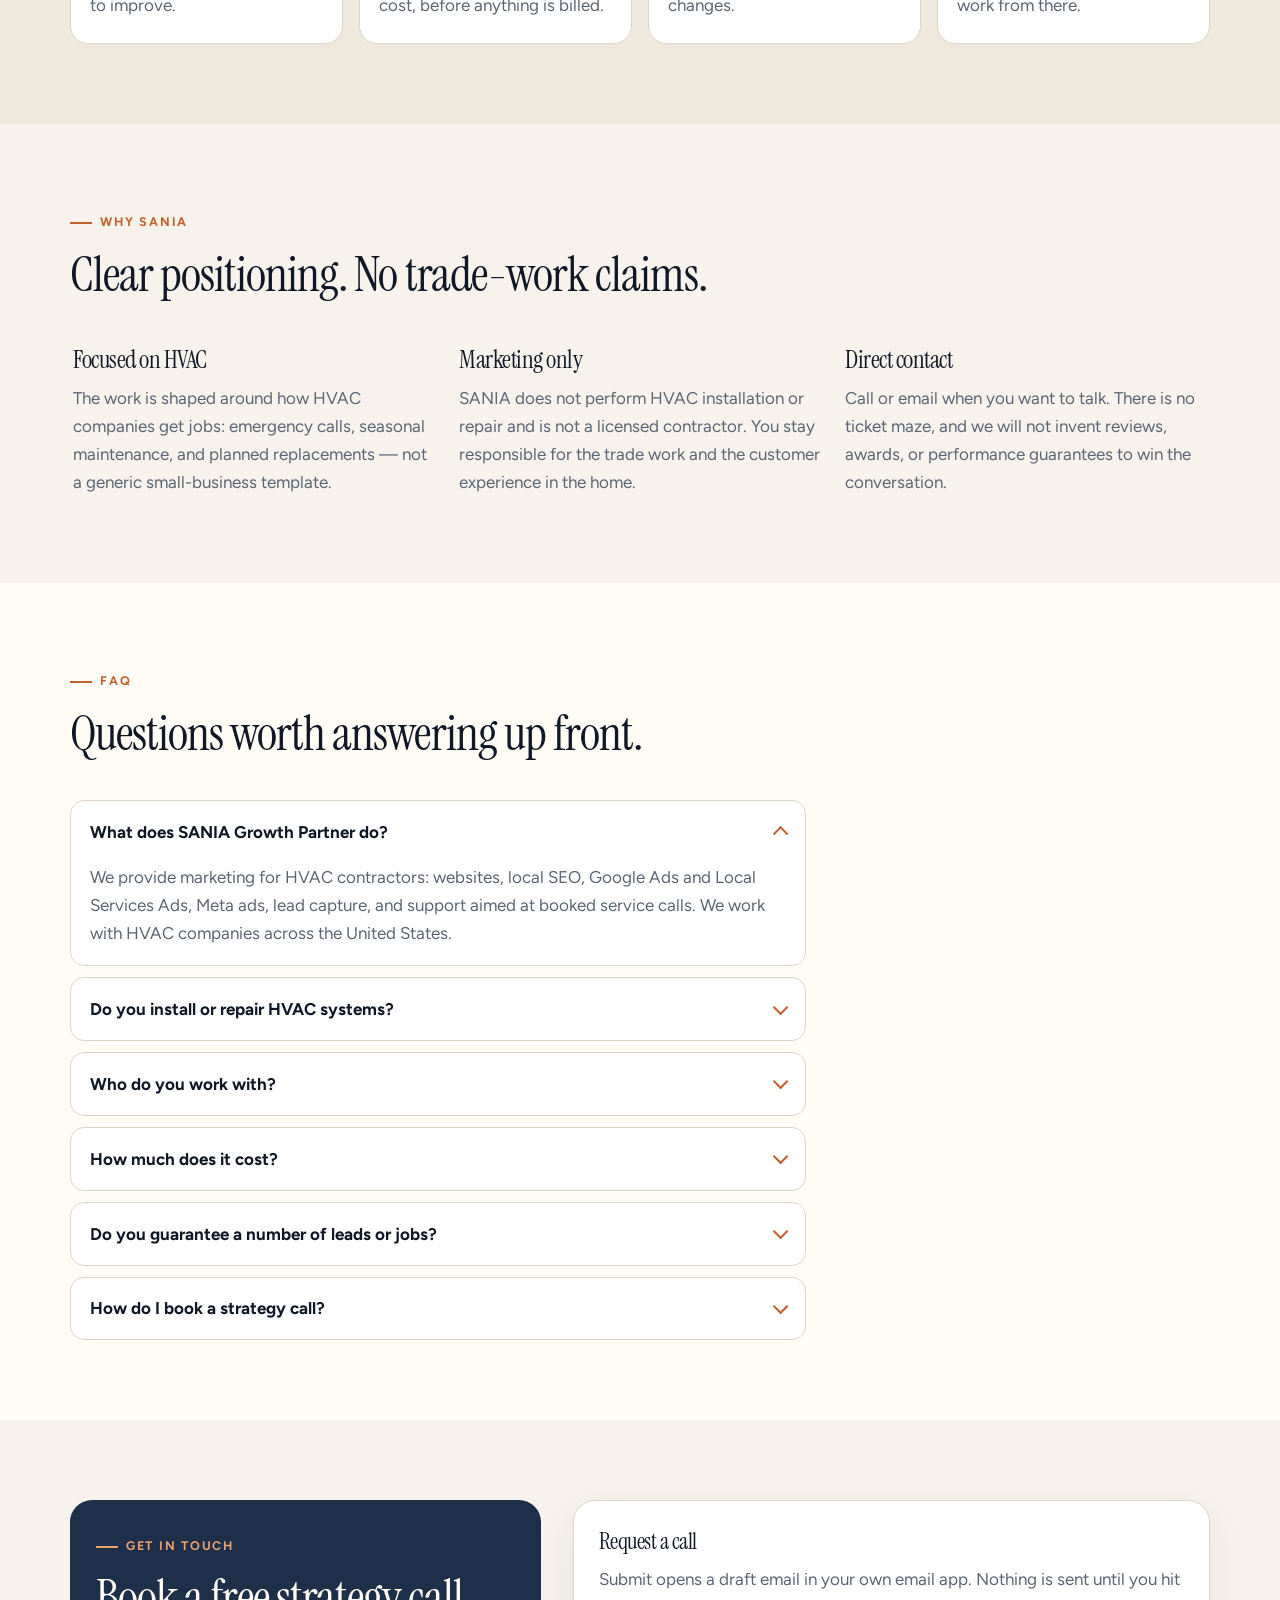
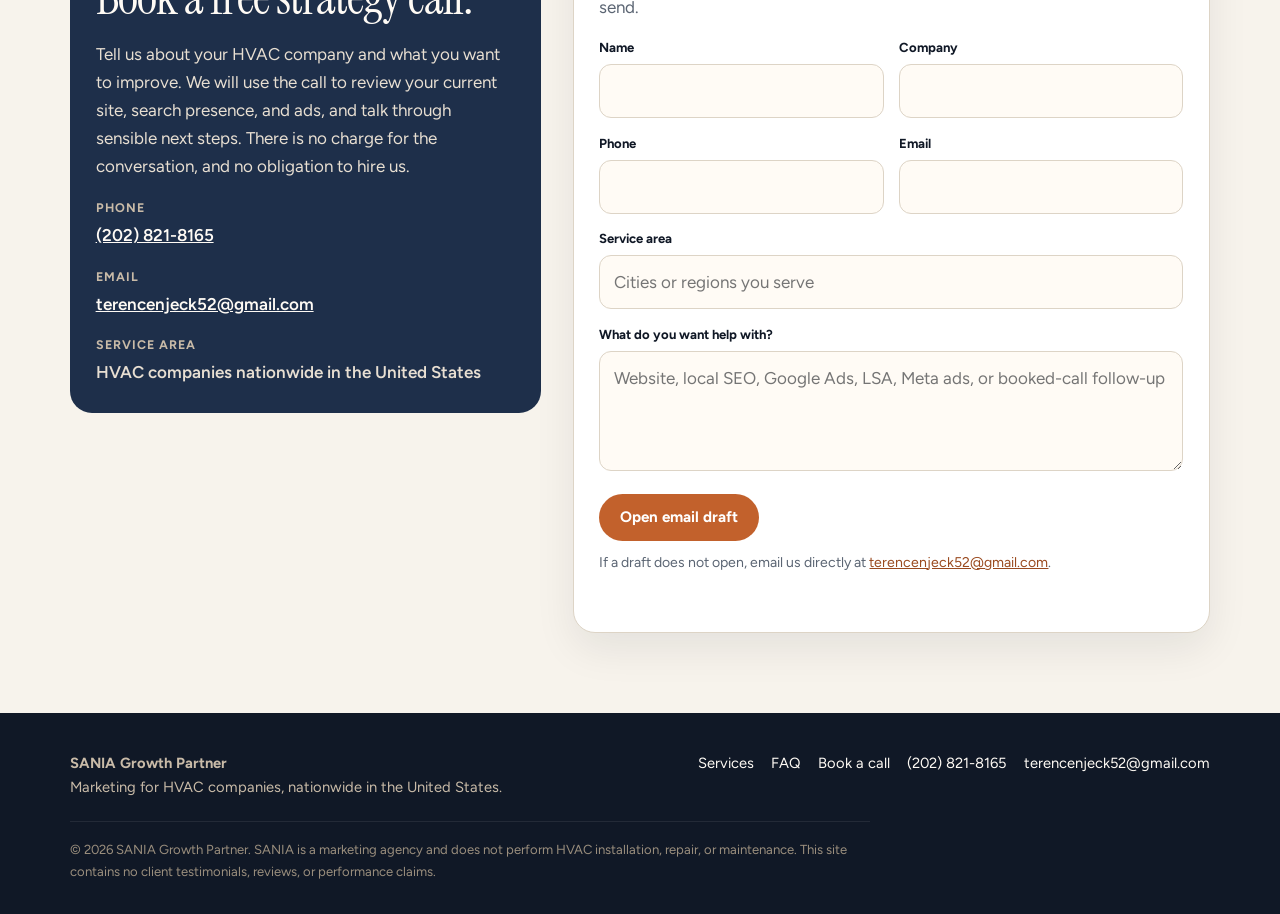
==== commit fc82edaa: "Rename brand to SANIA Growth Partner" ====
--- a/index.html
+++ b/index.html
@@ -3,17 +3,17 @@
 <head>
   <meta charset="utf-8">
   <meta name="viewport" content="width=device-width, initial-scale=1">
-  <title>SANIA Marketing | Websites, SEO &amp; Ads for HVAC Companies</title>
-  <meta name="description" content="SANIA Marketing helps HVAC companies get found by homeowners and turn interest into booked service calls. Websites, local SEO, Google Ads, Local Services Ads, and Meta ads. We do marketing, not HVAC work.">
+  <title>SANIA Growth Partner | Websites, SEO &amp; Ads for HVAC Companies</title>
+  <meta name="description" content="SANIA Growth Partner helps HVAC companies get found by homeowners and turn interest into booked service calls. Websites, local SEO, Google Ads, Local Services Ads, and Meta ads. We do marketing, not HVAC work.">
   <link rel="canonical" href="https://terencengoh.github.io/sania-marketing/">
   <meta name="theme-color" content="#17233A">
   <meta property="og:type" content="website">
-  <meta property="og:title" content="SANIA Marketing | Websites, SEO &amp; Ads for HVAC Companies">
+  <meta property="og:title" content="SANIA Growth Partner | Websites, SEO &amp; Ads for HVAC Companies">
   <meta property="og:description" content="Marketing for HVAC contractors: websites, local SEO, Google and Meta ads, and lead systems built around booked calls.">
   <meta property="og:url" content="https://terencengoh.github.io/sania-marketing/">
   <meta property="og:image" content="https://terencengoh.github.io/sania-marketing/og-image.png">
   <meta name="twitter:card" content="summary_large_image">
-  <meta name="twitter:title" content="SANIA Marketing | Websites, SEO &amp; Ads for HVAC Companies">
+  <meta name="twitter:title" content="SANIA Growth Partner | Websites, SEO &amp; Ads for HVAC Companies">
   <meta name="twitter:description" content="Marketing for HVAC contractors: websites, local SEO, Google and Meta ads, and lead systems built around booked calls.">
   <meta name="twitter:image" content="https://terencengoh.github.io/sania-marketing/og-image.png">
   <link rel="icon" type="image/svg+xml" href="favicon.svg">
@@ -28,11 +28,11 @@
       {
         "@type": "ProfessionalService",
         "@id": "https://terencengoh.github.io/sania-marketing/#business",
-        "name": "SANIA Marketing",
+        "name": "SANIA Growth Partner",
         "url": "https://terencengoh.github.io/sania-marketing/",
         "email": "terencenjeck52@gmail.com",
         "telephone": "+1-202-821-8165",
-        "description": "SANIA Marketing is a marketing agency for HVAC contractors. Services include websites, local SEO, Google Ads, Local Services Ads, Meta ads, lead generation, and support for booked service calls. SANIA does not perform HVAC installation or repair.",
+        "description": "SANIA Growth Partner is a marketing agency for HVAC contractors. Services include websites, local SEO, Google Ads, Local Services Ads, Meta ads, lead generation, and support for booked service calls. SANIA does not perform HVAC installation or repair.",
         "areaServed": { "@type": "Country", "name": "United States" },
         "serviceType": [
           "Website design for HVAC companies",
@@ -46,7 +46,7 @@
       },
       {
         "@type": "WebSite",
-        "name": "SANIA Marketing",
+        "name": "SANIA Growth Partner",
         "url": "https://terencengoh.github.io/sania-marketing/"
       }
     ]
@@ -57,13 +57,13 @@
   <a class="skip-link" href="#main">Skip to content</a>
   <header class="site-header">
     <div class="wrap header-inner">
-      <a class="logo" href="index.html" aria-label="SANIA Marketing home">
+      <a class="logo" href="index.html" aria-label="SANIA Growth Partner home">
         <svg xmlns="http://www.w3.org/2000/svg" viewBox="0 0 64 64" aria-hidden="true" focusable="false">
           <rect width="64" height="64" rx="14" fill="#1E2F4A"/>
           <path d="M20 20c7.5-7 17.5-7 25 0" fill="none" stroke="#C2612C" stroke-width="2.4" stroke-linecap="round"/>
           <path d="M44.5 22.5c-2.6-4.2-7.2-6.7-12.6-6.7-8.2 0-13.8 5.1-13.8 11.4 0 6.3 4.9 9.3 13 11.4 5.4 1.4 8 3.1 8 6.4 0 3.5-3.3 5.8-8.5 5.8-5.4 0-9.3-2.3-11.8-6.5" fill="none" stroke="#F7F3EC" stroke-width="4.3" stroke-linecap="round"/>
         </svg>
-        <span class="logo-word">SANIA<span>Marketing</span></span>
+        <span class="logo-word">SANIA<span>Growth Partner</span></span>
       </a>
       <button class="nav-toggle" type="button" aria-expanded="false" aria-controls="site-nav" aria-label="Open menu">
         <span></span><span></span><span></span>
@@ -84,7 +84,7 @@
         <div>
           <p class="eyebrow" style="color:#E8A070">Marketing for HVAC companies</p>
           <h1>Help homeowners find you — then get the service call on the calendar.</h1>
-          <p class="lead">SANIA Marketing builds websites, runs local SEO and ads, and sets up lead paths so HVAC contractors can turn interest into booked appointments. We work with companies across the United States.</p>
+          <p class="lead">SANIA Growth Partner builds websites, runs local SEO and ads, and sets up lead paths so HVAC contractors can turn interest into booked appointments. We work with companies across the United States.</p>
           <div class="actions">
             <a class="btn btn-primary" href="#contact">Book a free strategy call</a>
             <a class="btn btn-ghost" href="services.html">See our services</a>
@@ -273,7 +273,7 @@
         </div>
         <div class="faq-list">
           <div class="faq-item" open>
-            <button type="button" aria-expanded="true">What does SANIA Marketing do?</button>
+            <button type="button" aria-expanded="true">What does SANIA Growth Partner do?</button>
             <div class="answer">
               <p>We provide marketing for HVAC contractors: websites, local SEO, Google Ads and Local Services Ads, Meta ads, lead capture, and support aimed at booked service calls. We work with HVAC companies across the United States.</p>
             </div>
@@ -374,7 +374,7 @@
     <div class="wrap">
       <div class="footer-inner">
         <div>
-          <strong>SANIA Marketing</strong>
+          <strong>SANIA Growth Partner</strong>
           <p>Marketing for HVAC companies, nationwide in the United States.</p>
         </div>
         <nav class="footer-links" aria-label="Footer">
@@ -385,7 +385,7 @@
           <a href="mailto:terencenjeck52@gmail.com">terencenjeck52@gmail.com</a>
         </nav>
       </div>
-      <p class="fine-print">&copy; <span id="year"></span> SANIA Marketing. SANIA is a marketing agency and does not perform HVAC installation, repair, or maintenance. This site contains no client testimonials, reviews, or performance claims.</p>
+      <p class="fine-print">&copy; <span id="year"></span> SANIA Growth Partner. SANIA is a marketing agency and does not perform HVAC installation, repair, or maintenance. This site contains no client testimonials, reviews, or performance claims.</p>
     </div>
   </footer>
   <script src="script.js"></script>
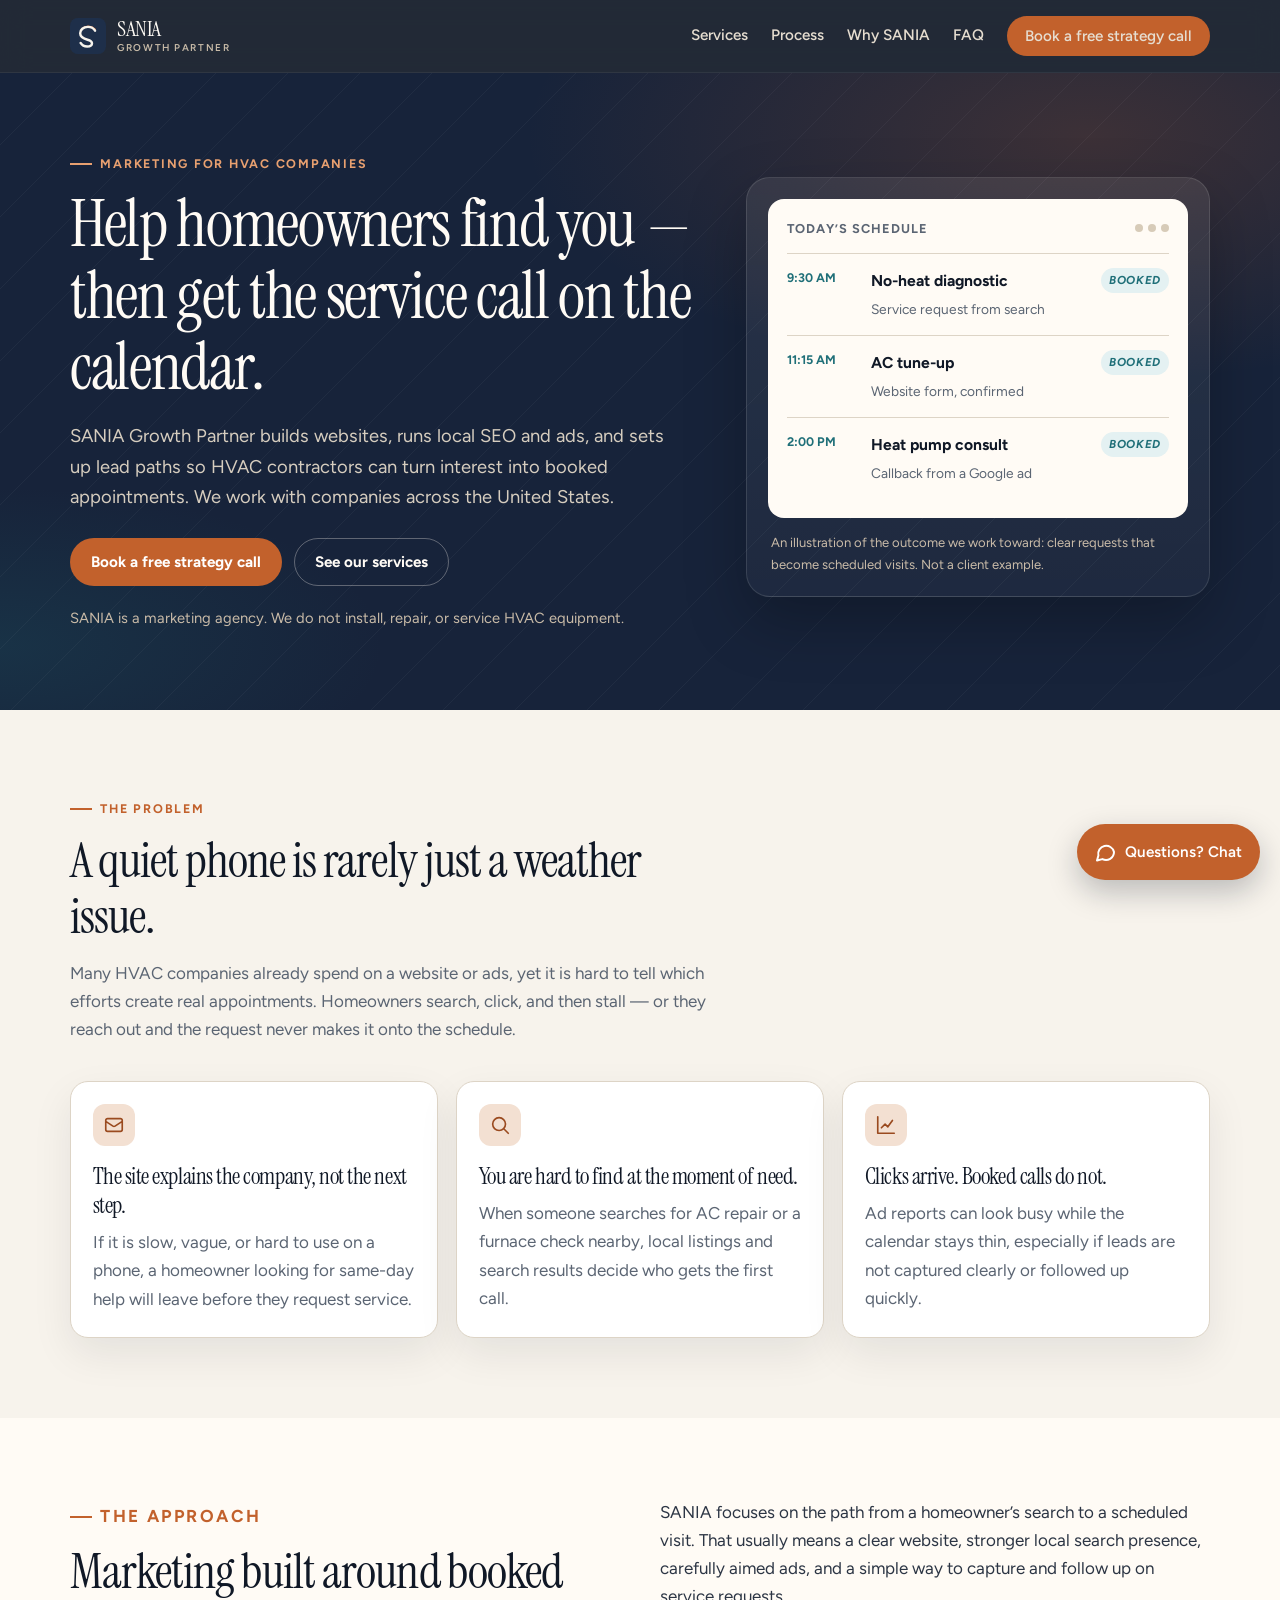
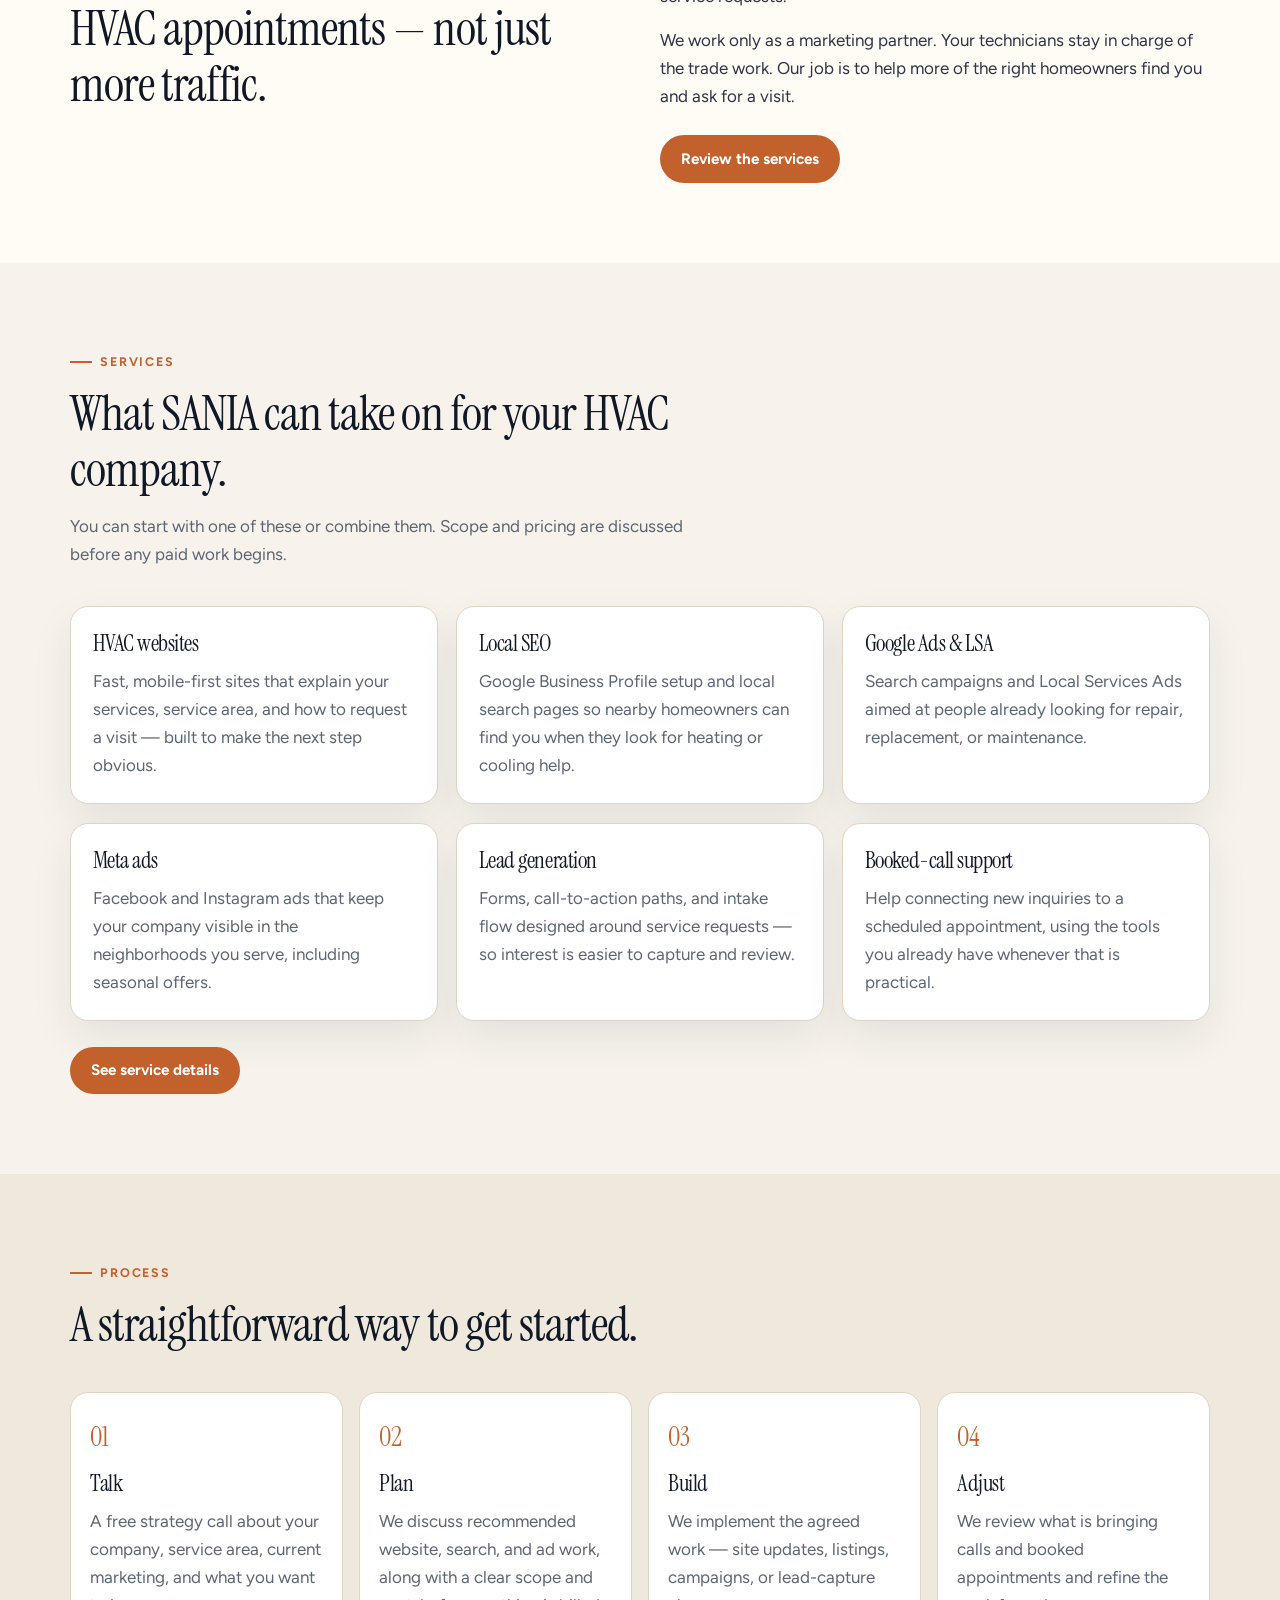
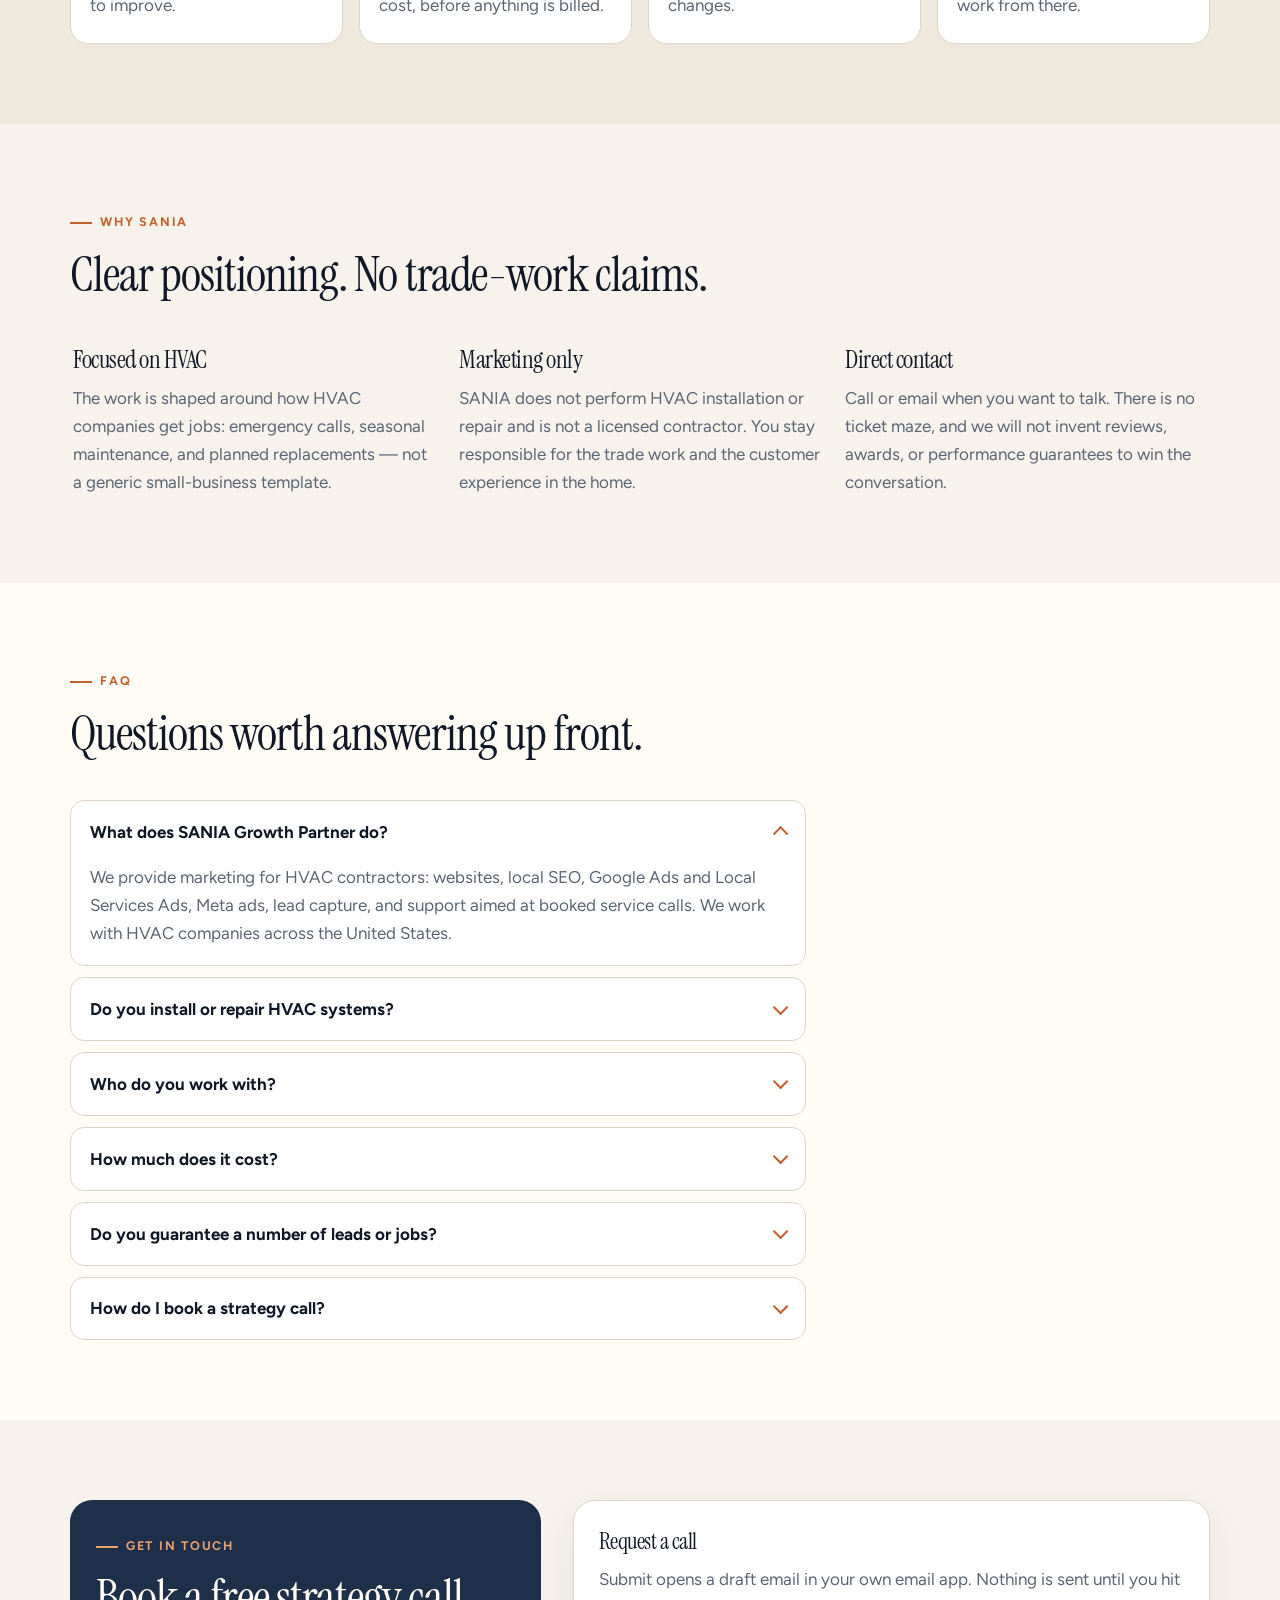
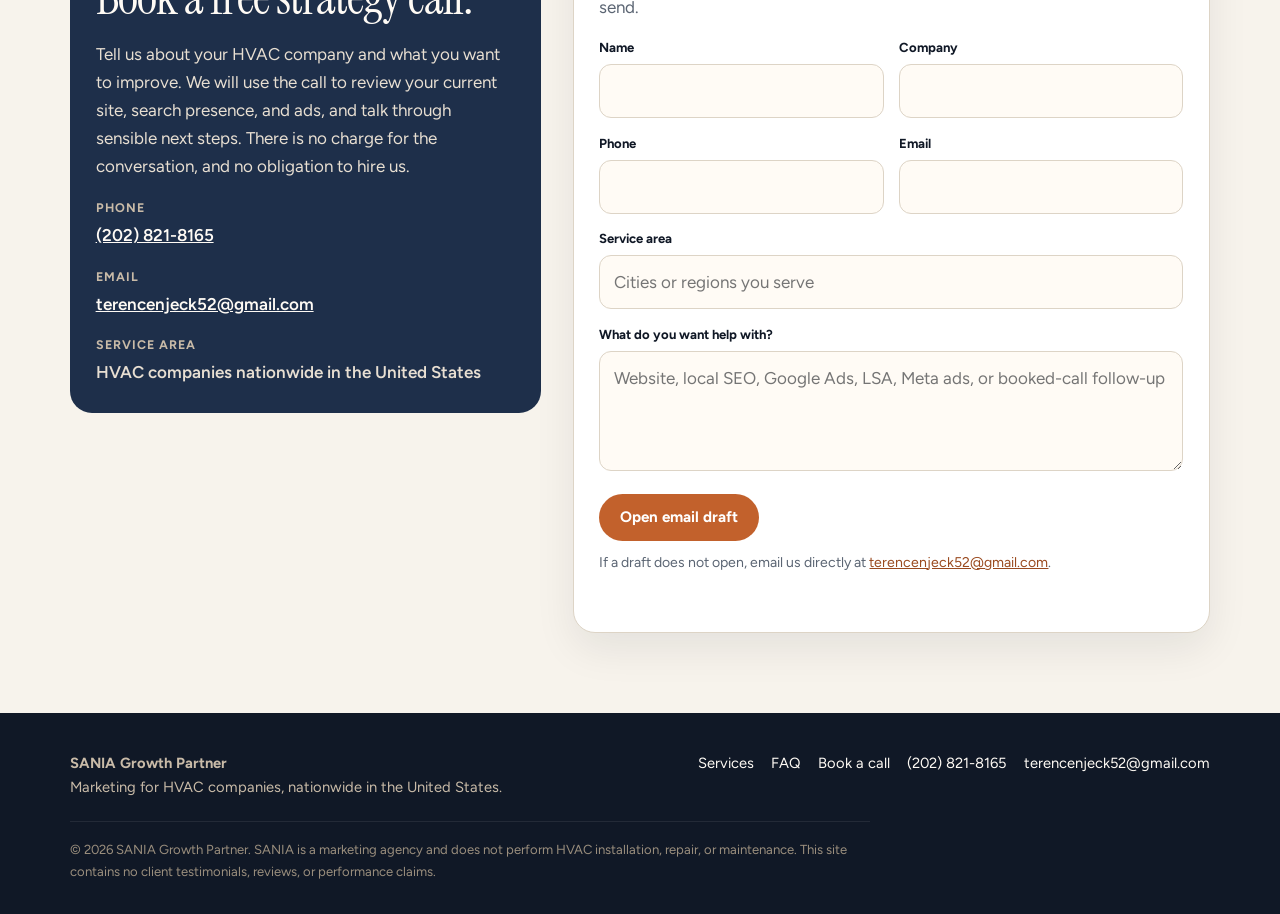
==== commit 6fd81eb4: "Load chat assistant on home and services pages; document it" ====
--- a/index.html
+++ b/index.html
@@ -21,6 +21,7 @@
   <link rel="preconnect" href="https://fonts.gstatic.com" crossorigin>
   <link href="https://fonts.googleapis.com/css2?family=Figtree:ital,wght@0,400;0,500;0,600;0,700;1,400&amp;family=Instrument+Serif:ital@0;1&amp;display=swap" rel="stylesheet">
   <link rel="stylesheet" href="styles.css">
+  <link rel="stylesheet" href="chatbot.css">
   <script type="application/ld+json">
   {
     "@context": "https://schema.org",
@@ -389,5 +390,6 @@
     </div>
   </footer>
   <script src="script.js"></script>
+  <script src="chatbot.js" defer></script>
 </body>
 </html>
--- a/chatbot.css
+++ b/chatbot.css
@@ -0,0 +1,123 @@
+/* SANIA Growth Partner — automated site assistant (rule-based, no external services) */
+.sgp-chat {
+  --c-navy: var(--navy, #17233A);
+  --c-navy-2: var(--navy-2, #1E2F4A);
+  --c-copper: var(--copper, #C2612C);
+  --c-copper-dark: var(--copper-dark, #9A4A1F);
+  --c-copper-soft: var(--copper-soft, #F3E0D2);
+  --c-cream: var(--cream, #FFFBF5);
+  --c-paper: var(--paper, #F7F3EC);
+  --c-line: var(--line, #DDD4C6);
+  --c-ink: var(--ink, #101826);
+  --c-muted: var(--muted, #5B6573);
+  font-family: var(--sans, "Figtree", "Segoe UI", system-ui, sans-serif);
+  font-size: 0.95rem;
+  line-height: 1.45;
+  color: var(--c-ink);
+}
+.sgp-chat *, .sgp-chat *::before, .sgp-chat *::after { box-sizing: border-box; }
+
+.sgp-chat-launcher {
+  position: fixed; right: 20px; bottom: 20px; z-index: 9998;
+  display: inline-flex; align-items: center; gap: 0.5rem;
+  height: 56px; padding: 0 1.15rem 0 0.95rem; border: 0; border-radius: 999px;
+  background: var(--c-copper); color: #fff; font: inherit; font-weight: 600; cursor: pointer;
+  box-shadow: 0 12px 30px rgba(16, 24, 38, 0.25);
+  transition: transform 0.15s ease, background 0.15s ease;
+}
+.sgp-chat-launcher:hover { background: var(--c-copper-dark); transform: translateY(-1px); }
+.sgp-chat-launcher:focus-visible { outline: 3px solid var(--c-navy); outline-offset: 3px; }
+.sgp-chat-launcher svg { width: 24px; height: 24px; flex-shrink: 0; }
+.sgp-chat-launcher[aria-expanded="true"] .sgp-chat-launcher-label { display: none; }
+.sgp-chat-launcher[aria-expanded="true"] { padding: 0; width: 56px; justify-content: center; }
+
+.sgp-chat-panel {
+  position: fixed; right: 20px; bottom: 88px; z-index: 9999;
+  width: 380px; max-width: calc(100vw - 24px);
+  height: 560px; max-height: calc(100vh - 110px);
+  display: flex; flex-direction: column; overflow: hidden;
+  background: var(--c-cream); border: 1px solid var(--c-line); border-radius: 18px;
+  box-shadow: 0 24px 60px rgba(16, 24, 38, 0.28);
+}
+.sgp-chat-panel[hidden] { display: none; }
+
+.sgp-chat-head {
+  display: flex; align-items: center; gap: 0.7rem;
+  padding: 0.8rem 0.9rem; background: var(--c-navy); color: #fff;
+}
+.sgp-chat-avatar {
+  width: 36px; height: 36px; border-radius: 10px; background: var(--c-navy-2);
+  display: grid; place-items: center; flex-shrink: 0;
+}
+.sgp-chat-avatar svg { width: 36px; height: 36px; }
+.sgp-chat-title { flex: 1; min-width: 0; }
+.sgp-chat-title strong { display: block; font-size: 0.98rem; }
+.sgp-chat-title span { display: block; font-size: 0.75rem; color: var(--c-copper-soft); }
+.sgp-chat-iconbtn {
+  background: transparent; border: 0; color: #fff; cursor: pointer; border-radius: 8px;
+  width: 34px; height: 34px; display: grid; place-items: center; font-size: 1.35rem; line-height: 1;
+}
+.sgp-chat-iconbtn:hover { background: var(--c-navy-2); }
+.sgp-chat-iconbtn:focus-visible { outline: 2px solid var(--c-copper-soft); outline-offset: 1px; }
+
+.sgp-chat-notice {
+  font-size: 0.74rem; color: var(--c-muted); background: var(--c-paper);
+  padding: 0.45rem 0.9rem; border-bottom: 1px solid var(--c-line);
+}
+
+.sgp-chat-log {
+  flex: 1; overflow-y: auto; padding: 0.9rem; display: flex; flex-direction: column; gap: 0.55rem;
+  scroll-behavior: smooth;
+}
+.sgp-msg { max-width: 88%; padding: 0.6rem 0.8rem; border-radius: 14px; white-space: pre-line; word-wrap: break-word; }
+.sgp-msg a { color: var(--c-copper-dark); font-weight: 600; }
+.sgp-msg-bot { align-self: flex-start; background: #fff; border: 1px solid var(--c-line); border-bottom-left-radius: 4px; }
+.sgp-msg-user { align-self: flex-end; background: var(--c-navy); color: #fff; border-bottom-right-radius: 4px; }
+.sgp-msg-user a { color: #fff; }
+.sgp-msg-summary { background: var(--c-paper); font-size: 0.88rem; }
+
+.sgp-replies { display: flex; flex-wrap: wrap; gap: 0.4rem; align-self: flex-start; max-width: 100%; }
+.sgp-reply {
+  font: inherit; font-size: 0.85rem; font-weight: 600; cursor: pointer;
+  padding: 0.4rem 0.75rem; border-radius: 999px;
+  border: 1.5px solid var(--c-copper); background: #fff; color: var(--c-copper-dark);
+  text-decoration: none; display: inline-block; line-height: 1.3;
+}
+.sgp-reply:hover { background: var(--c-copper-soft); }
+.sgp-reply:focus-visible { outline: 3px solid var(--c-navy); outline-offset: 2px; }
+.sgp-reply.sgp-primary { background: var(--c-copper); color: #fff; }
+.sgp-reply.sgp-primary:hover { background: var(--c-copper-dark); }
+.sgp-reply[disabled] { opacity: 0.5; cursor: default; }
+
+.sgp-typing { align-self: flex-start; color: var(--c-muted); font-size: 0.8rem; padding: 0 0.3rem; }
+
+.sgp-chat-form {
+  display: flex; gap: 0.45rem; padding: 0.65rem; border-top: 1px solid var(--c-line); background: #fff;
+}
+.sgp-chat-form input {
+  flex: 1; min-width: 0; font: inherit; font-size: 16px; /* 16px avoids iOS zoom */
+  padding: 0.55rem 0.75rem; border: 1px solid var(--c-line); border-radius: 10px; background: var(--c-cream); color: var(--c-ink);
+}
+.sgp-chat-form input:focus { outline: 2px solid var(--c-copper-soft); border-color: var(--c-copper); }
+.sgp-chat-send {
+  font: inherit; font-weight: 600; border: 0; border-radius: 10px; padding: 0 0.95rem;
+  background: var(--c-copper); color: #fff; cursor: pointer;
+}
+.sgp-chat-send:hover { background: var(--c-copper-dark); }
+.sgp-chat-send:focus-visible { outline: 3px solid var(--c-navy); outline-offset: 2px; }
+.sgp-sr { position: absolute !important; width: 1px; height: 1px; overflow: hidden; clip: rect(0 0 0 0); white-space: nowrap; }
+
+@media (max-width: 520px) {
+  .sgp-chat-launcher { right: 14px; bottom: 14px; }
+  .sgp-chat-launcher-label { display: none; }
+  .sgp-chat-launcher { width: 56px; padding: 0; justify-content: center; }
+  .sgp-chat-panel {
+    right: 0; left: 0; bottom: 0; top: 0; width: 100%; max-width: 100%;
+    height: 100%; max-height: 100%; border-radius: 0; border: 0;
+  }
+  .sgp-chat-launcher[aria-expanded="true"] { display: none; }
+}
+@media (prefers-reduced-motion: reduce) {
+  .sgp-chat-launcher, .sgp-chat-log { transition: none; scroll-behavior: auto; }
+}
+@media print { .sgp-chat { display: none !important; } }
